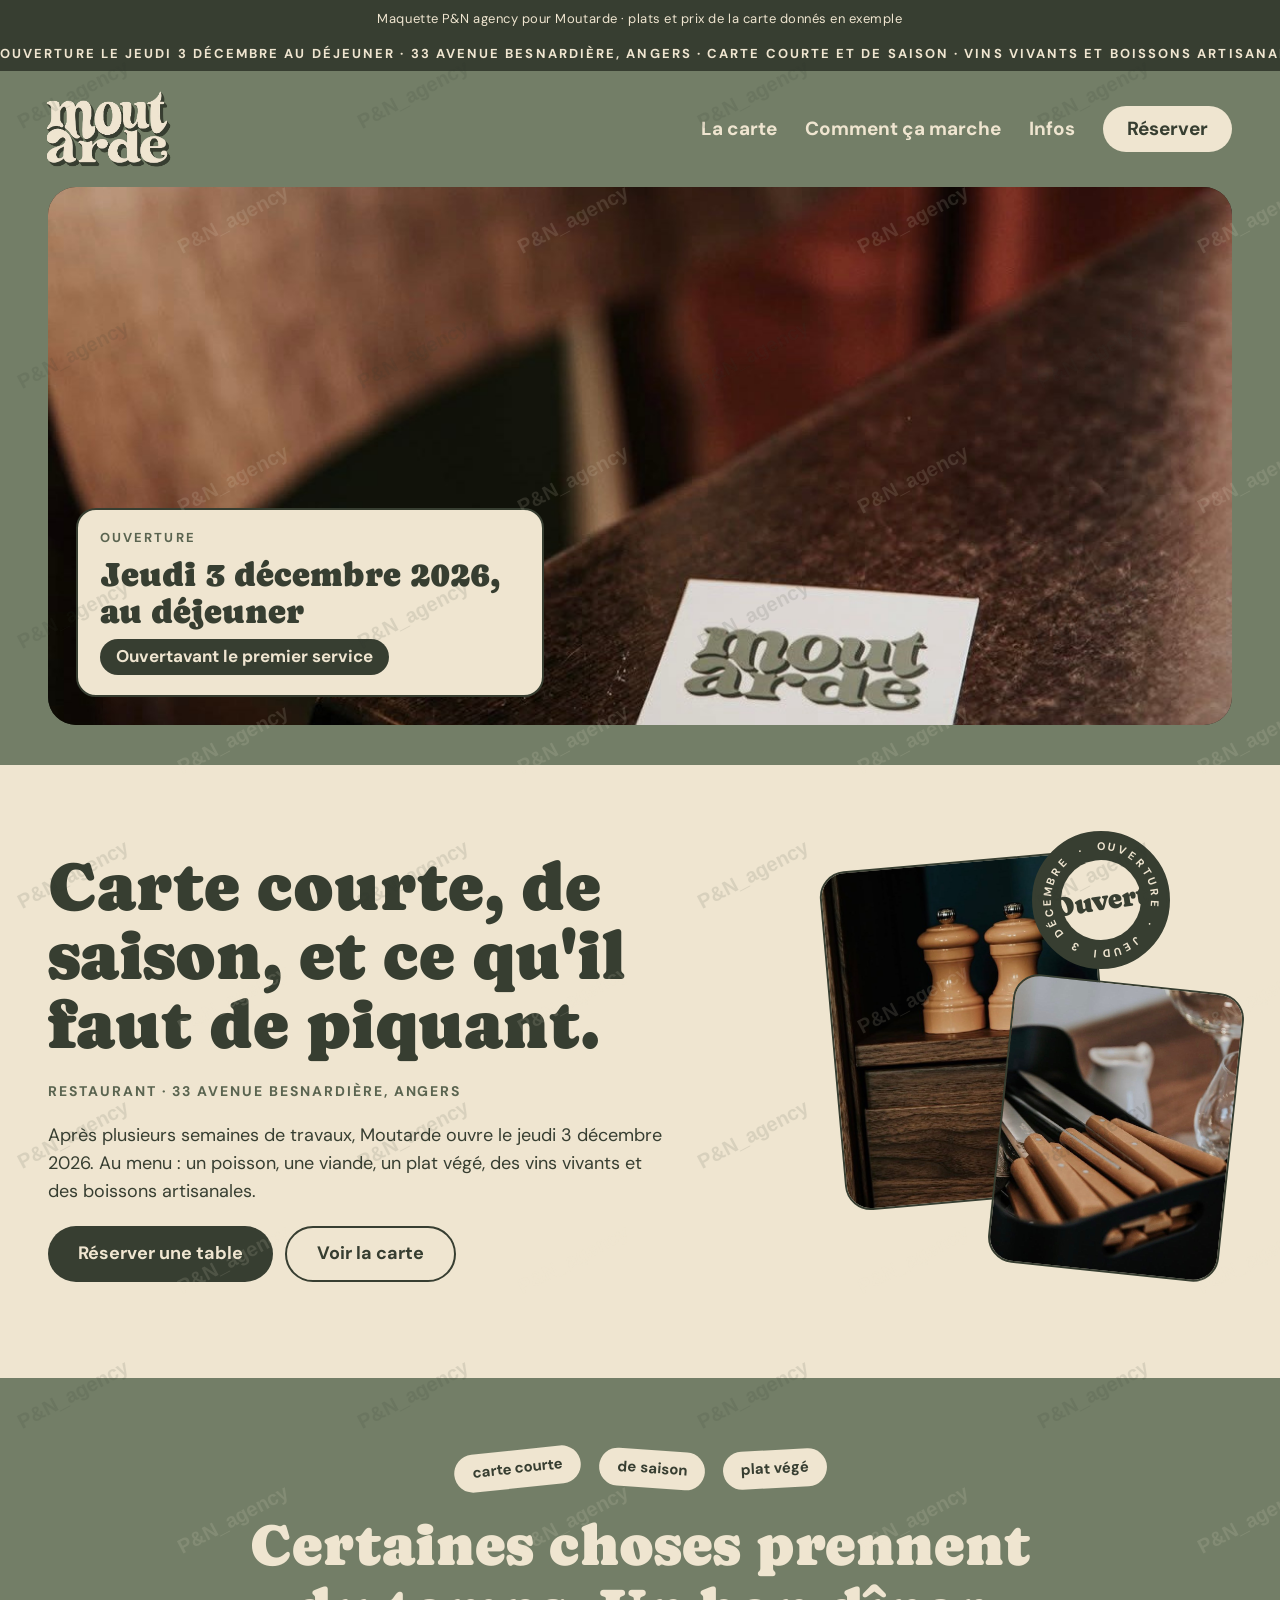
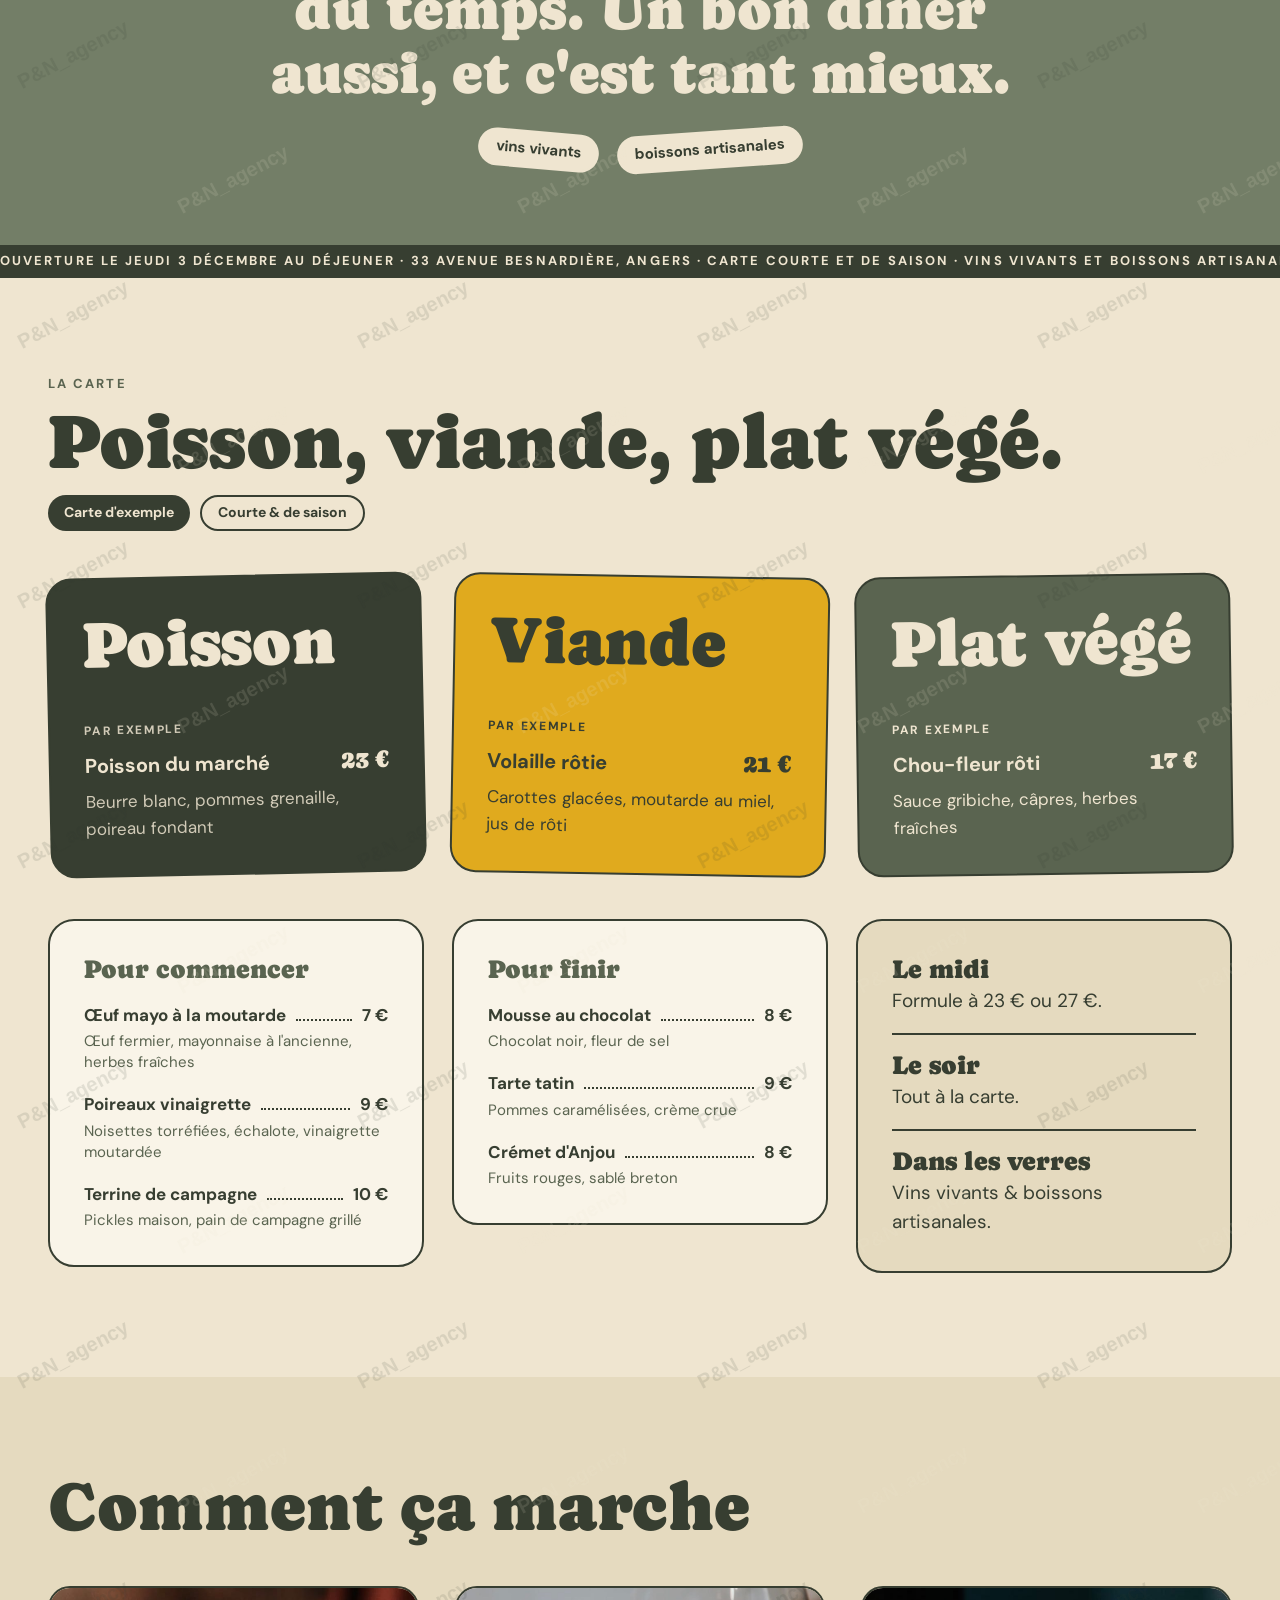
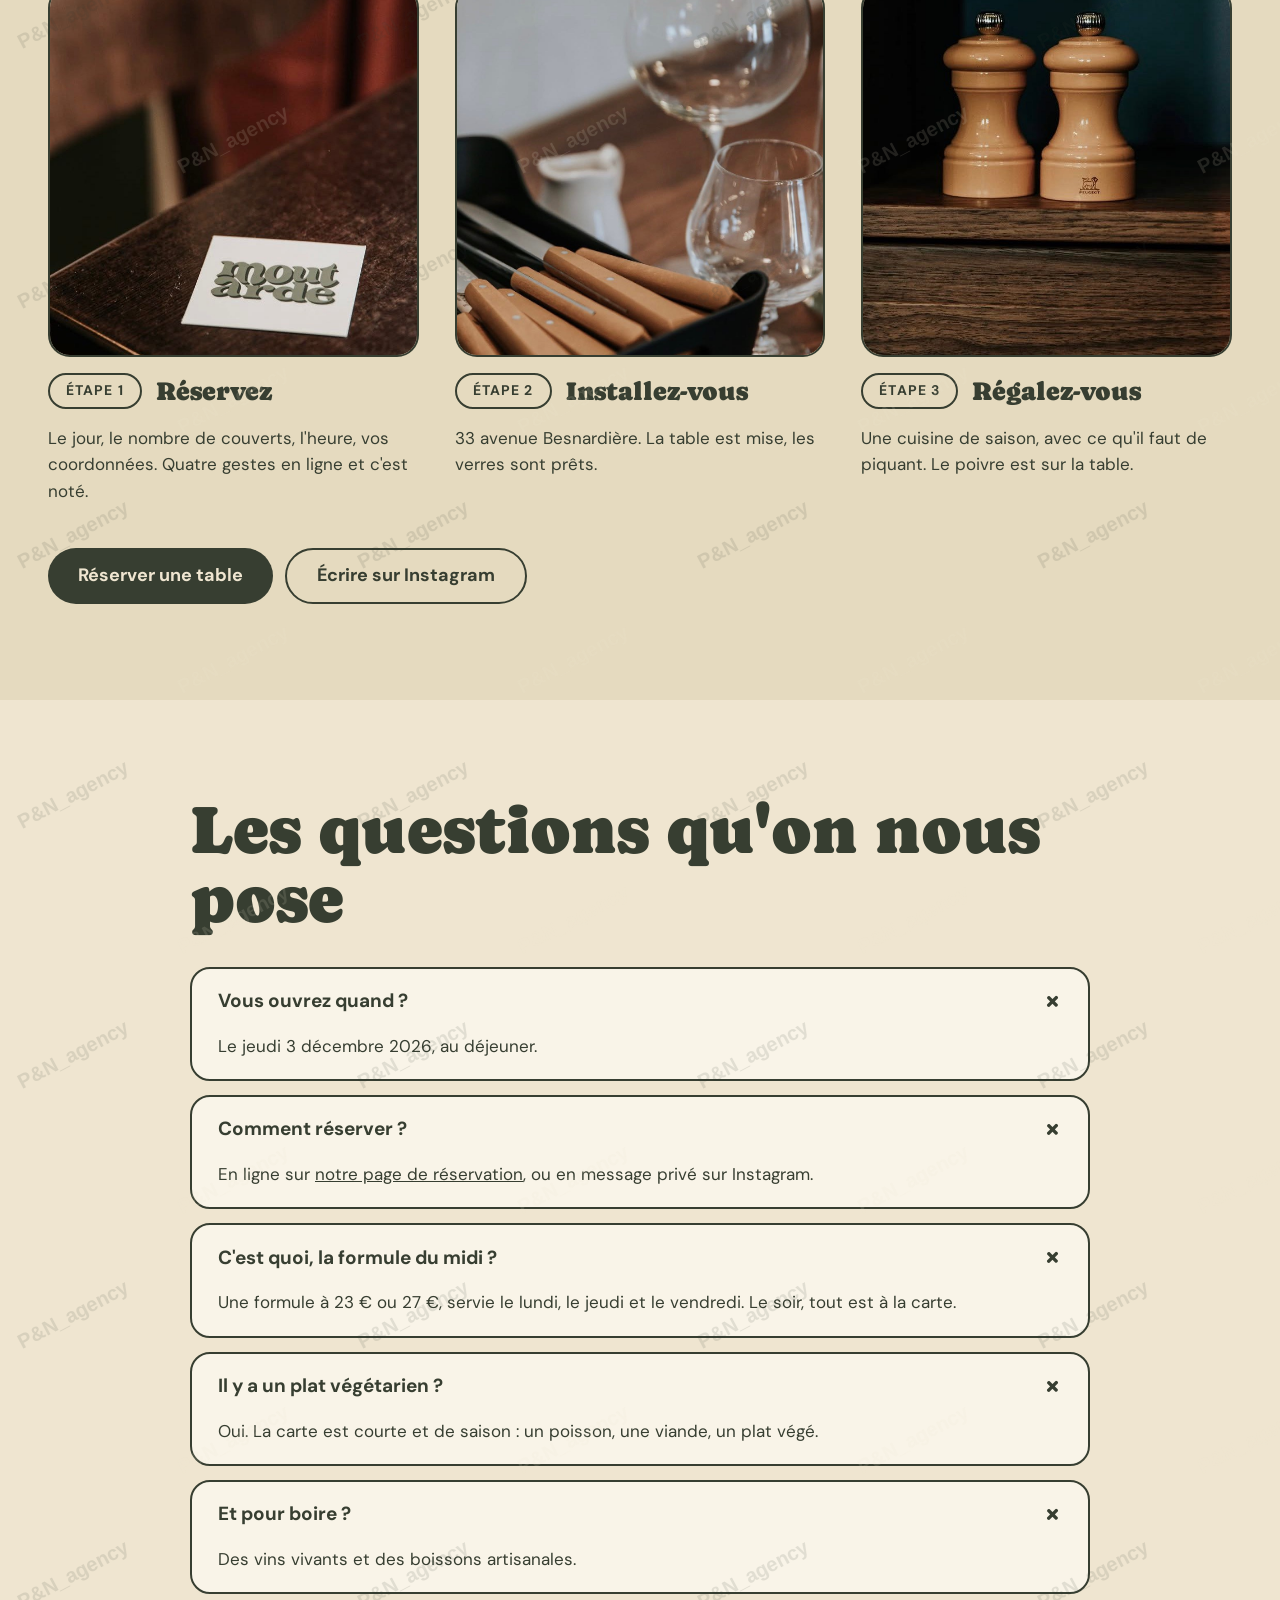
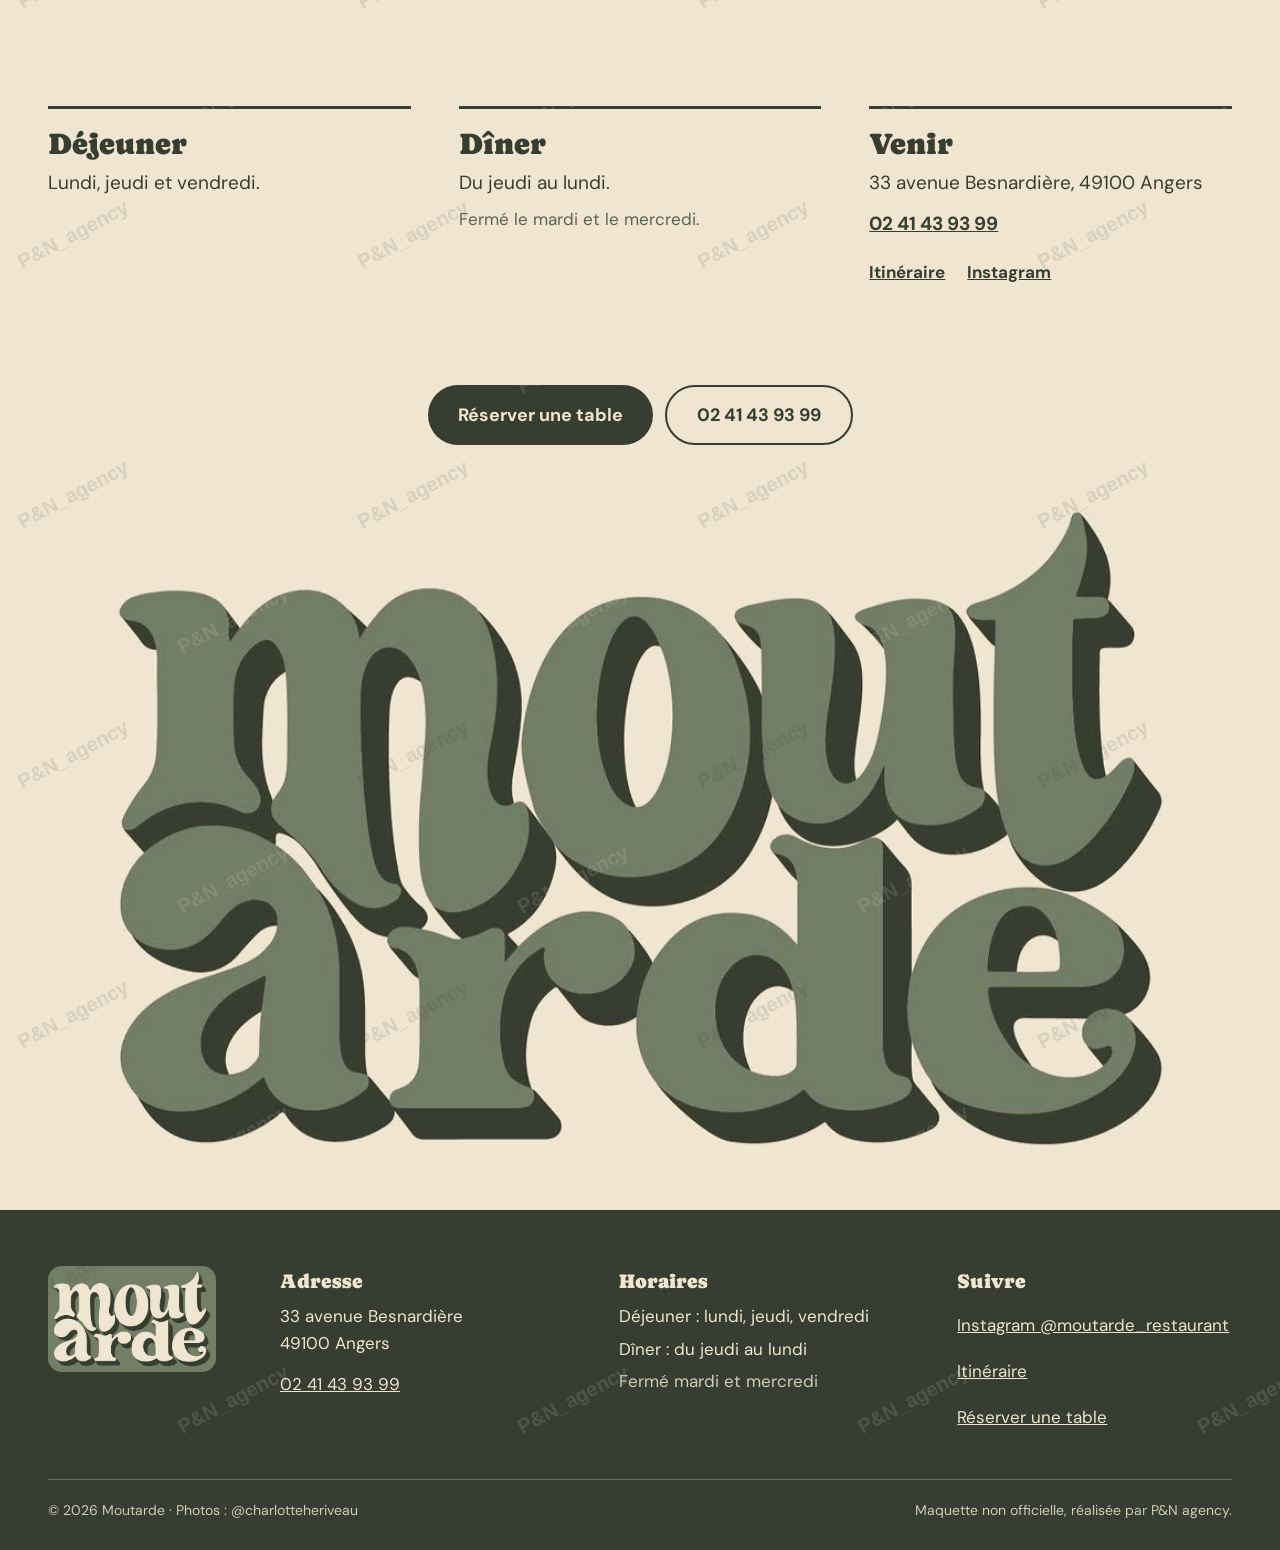
==== index.html @ dd086ef1 "Maquette du site Moutarde (P&N agency) Site statique : version ordinateur et téléphone, filigrane, n" ====
<!doctype html>
<html lang="fr">
<head>
<meta charset="utf-8">
<meta name="viewport" content="width=device-width, initial-scale=1">
<meta name="robots" content="noindex, nofollow">
<title>Maquette de site pour Moutarde, par P&amp;N agency</title>
<meta name="description" content="Maquette non officielle réalisée par P&amp;N agency pour le restaurant Moutarde, Angers.">
<link rel="preconnect" href="https://fonts.googleapis.com"><link rel="preconnect" href="https://fonts.gstatic.com" crossorigin>
<link href="https://fonts.googleapis.com/css2?family=Caprasimo&family=DM+Sans:opsz,wght@9..40,400;9..40,500;9..40,700&display=swap" rel="stylesheet">
<style>
body{margin:0;background:#EFE5D0}
a{color:#373E31}a:hover{color:#5A6450}
@keyframes defile{from{transform:translateX(0)}to{transform:translateX(-50%)}}
@keyframes tourne{to{transform:rotate(360deg)}}
@keyframes monte{from{opacity:0;transform:translateY(22px)}}
.up{animation:monte .8s cubic-bezier(.2,.7,.2,1) both}
.b{transition:transform .18s ease,box-shadow .18s ease}
.b:hover{transform:translateY(-3px);box-shadow:0 7px 0 rgba(55,62,49,.28)}
.pol{transition:transform .25s ease}
.pol:hover{transform:rotate(0deg) scale(1.03) !important}
.pm{display:inline-block;transition:transform .2s ease}
details[open] .pm{transform:rotate(45deg)}
summary{list-style:none;cursor:pointer}summary::-webkit-details-marker{display:none}
@media (prefers-reduced-motion: reduce){[data-defile],.ring,.up{animation:none !important}.b,.pol,.pm{transition:none}}
.sw{scrollbar-width:none}.sw::-webkit-scrollbar{display:none}
.vm{display:none !important}
@media (max-width:760px){.vd{display:none !important}.vm{display:flex !important}}
.wm{position:absolute;top:0;left:0;right:0;bottom:0;z-index:50;pointer-events:none;background-image:url(assets/filigrane.png);background-size:340px auto}
</style>
</head>
<body>
<div style="position: relative">
<div class="vd" style="min-height: 6350px; box-sizing: border-box; display: flex; flex-direction: column; background: #EFE5D0; color: #373E31; font-family: 'DM Sans', system-ui, sans-serif; font-size: 17px; line-height: 1.55; overflow-x: hidden">
<div style="background: #373E31; color: #EFE5D0; font-size: 13px; letter-spacing: 0.04em; text-align: center; padding: 9px 16px">Maquette P&amp;N agency pour Moutarde · plats et prix de la carte donnés en exemple</div>

<div role="img" aria-label="Ouverture le jeudi 3 décembre au déjeuner · 33 avenue Besnardière, Angers · Carte courte et de saison · Vins vivants et boissons artisanales ·" style="background: #373E31; color: #EFE5D0; overflow: hidden; padding: 8px 0"><div data-defile="1" style="display: flex; width: max-content; animation: defile 46s linear infinite; font-weight: 700; letter-spacing: 0.16em; text-transform: uppercase; font-size: 13px; line-height: 1.3; white-space: nowrap"><span aria-hidden="true" style="padding-right: 36px">Ouverture le jeudi 3 décembre au déjeuner · 33 avenue Besnardière, Angers · Carte courte et de saison · Vins vivants et boissons artisanales ·</span><span aria-hidden="true" style="padding-right: 36px">Ouverture le jeudi 3 décembre au déjeuner · 33 avenue Besnardière, Angers · Carte courte et de saison · Vins vivants et boissons artisanales ·</span><span aria-hidden="true" style="padding-right: 36px">Ouverture le jeudi 3 décembre au déjeuner · 33 avenue Besnardière, Angers · Carte courte et de saison · Vins vivants et boissons artisanales ·</span><span aria-hidden="true" style="padding-right: 36px">Ouverture le jeudi 3 décembre au déjeuner · 33 avenue Besnardière, Angers · Carte courte et de saison · Vins vivants et boissons artisanales ·</span></div></div>

<div id="haut" style="background: #737E67; color: #EFE5D0; padding-bottom: 40px">
<header style="display: flex; flex-wrap: wrap; align-items: center; justify-content: space-between; gap: 10px 32px; padding-top: 16px; padding-bottom: 16px; padding-left: clamp(16px, 4vw, 48px); padding-right: clamp(16px, 4vw, 48px)">
<a href="#haut" style="display: inline-flex; align-items: center; text-decoration: none"><img src="assets/logo-sauge.png" alt="Moutarde" style="display: block; height: 84px; width: auto; margin-left: -6px;"></a>
<nav style="display: flex; flex-wrap: wrap; align-items: center; gap: 4px 28px; font-size: 19px; font-weight: 700">
<a href="#carte" style="display: inline-flex; align-items: center; min-height: 44px; color: #EFE5D0; text-decoration: none">La carte</a>
<a href="#comment" style="display: inline-flex; align-items: center; min-height: 44px; color: #EFE5D0; text-decoration: none">Comment ça marche</a>
<a href="#infos" style="display: inline-flex; align-items: center; min-height: 44px; color: #EFE5D0; text-decoration: none">Infos</a>
<a class="b" href="https://reservation.laddition.com/booking/moutarde" style="display: inline-flex; align-items: center; min-height: 46px; padding: 0 24px; border-radius: 999px; background: #EFE5D0; color: #373E31; text-decoration: none">Réserver</a>
</nav>
</header>
<div style="padding-left: clamp(16px, 4vw, 48px); padding-right: clamp(16px, 4vw, 48px)">
<div class="up" style="max-width: 1184px; margin: 0 auto; position: relative; border-radius: 28px; overflow: hidden; min-height: clamp(400px, 42vw, 540px); background: #1F231C; display: flex; align-items: flex-end">
<img src="assets/photo-table.jpg" alt="Une table de Moutarde, avec la carte de la maison posée dessus" style="position: absolute; top: 0; left: 0; width: 100%; height: 100%; object-fit: cover; object-position: 50% 63%">
<div style="position: relative; margin: clamp(14px, 2.4vw, 28px); background: #EFE5D0; color: #373E31; border: 2px solid #373E31; border-radius: 20px; padding: 18px 22px 20px; display: flex; flex-direction: column; align-items: flex-start; gap: 8px; max-width: 420px">
<span style="margin: 0; font-size: 13px; font-weight: 700; letter-spacing: 0.16em; text-transform: uppercase; color: #5A6450">Ouverture</span>
<span style="font-family: 'Caprasimo', Georgia, serif; font-weight: 400; font-size: clamp(24px, 2.8vw, 34px); line-height: 1.1">Jeudi 3 décembre 2026, au déjeuner</span>
<span style="display: inline-flex; align-items: center; min-height: 36px; padding: 0 16px; border-radius: 999px; background: #373E31; color: #EFE5D0; font-weight: 700"><span data-jour>J-10</span> avant le premier service</span>
</div>
</div>
</div>
</div>

<section style="padding-top: 88px; padding-bottom: 96px; padding-left: clamp(16px, 4vw, 48px); padding-right: clamp(16px, 4vw, 48px)">
<div style="max-width: 1184px; margin: 0 auto; display: flex; flex-wrap: wrap; align-items: center; justify-content: center; gap: 48px 72px">
<div style="flex: 999 1 400px; min-width: 0; display: flex; flex-direction: column; align-items: flex-start; gap: 20px">
<h1 style="margin: 0; font-family: 'Caprasimo', Georgia, serif; font-weight: 400; font-size: clamp(38px, 5.4vw, 68px); line-height: 1.02; text-wrap: balance">Carte courte, de saison, et ce qu'il faut de piquant.</h1>
<p style="margin: 0; font-size: 14px; font-weight: 700; letter-spacing: 0.14em; text-transform: uppercase; color: #5A6450">Restaurant · 33 avenue Besnardière, Angers</p>
<p style="margin: 0; max-width: 52ch; font-size: 18px">Après plusieurs semaines de travaux, Moutarde ouvre le jeudi 3 décembre 2026. Au menu : un poisson, une viande, un plat végé, des vins vivants et des boissons artisanales.</p>
<div style="display: flex; flex-wrap: wrap; align-items: center; gap: 12px"><a class="b" href="https://reservation.laddition.com/booking/moutarde" style="display: inline-flex; align-items: center; min-height: 56px; padding: 0 30px; border-radius: 999px; background: #373E31; color: #EFE5D0; font-size: 18px; font-weight: 700; text-decoration: none">Réserver une table</a><a class="b" href="#carte" style="display: inline-flex; align-items: center; min-height: 56px; padding: 0 30px; border-radius: 999px; border: 2px solid #373E31; box-sizing: border-box; background: #EFE5D0; color: #373E31; font-size: 18px; font-weight: 700; text-decoration: none">Voir la carte</a></div>
</div>
<div style="flex: 1 1 400px; min-width: 0; max-width: 500px"><div style="position: relative; padding-bottom: 18%">
<div style="width: 68%; transform: rotate(-5deg)"><div style="aspect-ratio: 4 / 5; overflow: hidden; border-radius: 26px; border: 2px solid #373E31; box-sizing: border-box;"><img src="assets/photo-moulins.jpg" alt="Deux moulins à poivre sur un meuble en noyer" style="display: block; width: 100%; height: 100%; object-fit: cover; transform: scale(1.55); transform-origin: 80% 28%"></div></div>
<div style="position: absolute; right: 0; bottom: 0; width: 58%; transform: rotate(6deg)"><div style="aspect-ratio: 4 / 5; overflow: hidden; border-radius: 26px; border: 2px solid #373E31; box-sizing: border-box;"><img src="assets/photo-verres.jpg" alt="Couteaux de table à manche en bois" style="display: block; width: 100%; height: 100%; object-fit: cover; transform: scale(1.5); transform-origin: 30% 78%"></div></div>
<div aria-hidden="true" style="position: absolute; left: 50%; top: -30px; width: 138px; height: 138px; border-radius: 50%; background: #373E31; border: 3px solid #373E31; box-sizing: border-box"><div class="ring" aria-hidden="true" style="position: absolute; top: 7px; left: 7px; right: 7px; bottom: 7px; animation: tourne 26s linear infinite; font-size: 11px; font-weight: 700; text-transform: uppercase; color: #EFE5D0; line-height: 1"><span style="position: absolute; left: 50%; top: 0; height: 50%; transform-origin: 50% 100%; transform: translateX(-50%) rotate(0.0deg)">O</span><span style="position: absolute; left: 50%; top: 0; height: 50%; transform-origin: 50% 100%; transform: translateX(-50%) rotate(11.6deg)">u</span><span style="position: absolute; left: 50%; top: 0; height: 50%; transform-origin: 50% 100%; transform: translateX(-50%) rotate(23.2deg)">v</span><span style="position: absolute; left: 50%; top: 0; height: 50%; transform-origin: 50% 100%; transform: translateX(-50%) rotate(34.8deg)">e</span><span style="position: absolute; left: 50%; top: 0; height: 50%; transform-origin: 50% 100%; transform: translateX(-50%) rotate(46.5deg)">r</span><span style="position: absolute; left: 50%; top: 0; height: 50%; transform-origin: 50% 100%; transform: translateX(-50%) rotate(58.1deg)">t</span><span style="position: absolute; left: 50%; top: 0; height: 50%; transform-origin: 50% 100%; transform: translateX(-50%) rotate(69.7deg)">u</span><span style="position: absolute; left: 50%; top: 0; height: 50%; transform-origin: 50% 100%; transform: translateX(-50%) rotate(81.3deg)">r</span><span style="position: absolute; left: 50%; top: 0; height: 50%; transform-origin: 50% 100%; transform: translateX(-50%) rotate(92.9deg)">e</span><span style="position: absolute; left: 50%; top: 0; height: 50%; transform-origin: 50% 100%; transform: translateX(-50%) rotate(104.5deg)">&nbsp;</span><span style="position: absolute; left: 50%; top: 0; height: 50%; transform-origin: 50% 100%; transform: translateX(-50%) rotate(116.1deg)">·</span><span style="position: absolute; left: 50%; top: 0; height: 50%; transform-origin: 50% 100%; transform: translateX(-50%) rotate(127.7deg)">&nbsp;</span><span style="position: absolute; left: 50%; top: 0; height: 50%; transform-origin: 50% 100%; transform: translateX(-50%) rotate(139.4deg)">j</span><span style="position: absolute; left: 50%; top: 0; height: 50%; transform-origin: 50% 100%; transform: translateX(-50%) rotate(151.0deg)">e</span><span style="position: absolute; left: 50%; top: 0; height: 50%; transform-origin: 50% 100%; transform: translateX(-50%) rotate(162.6deg)">u</span><span style="position: absolute; left: 50%; top: 0; height: 50%; transform-origin: 50% 100%; transform: translateX(-50%) rotate(174.2deg)">d</span><span style="position: absolute; left: 50%; top: 0; height: 50%; transform-origin: 50% 100%; transform: translateX(-50%) rotate(185.8deg)">i</span><span style="position: absolute; left: 50%; top: 0; height: 50%; transform-origin: 50% 100%; transform: translateX(-50%) rotate(197.4deg)">&nbsp;</span><span style="position: absolute; left: 50%; top: 0; height: 50%; transform-origin: 50% 100%; transform: translateX(-50%) rotate(209.0deg)">3</span><span style="position: absolute; left: 50%; top: 0; height: 50%; transform-origin: 50% 100%; transform: translateX(-50%) rotate(220.6deg)">&nbsp;</span><span style="position: absolute; left: 50%; top: 0; height: 50%; transform-origin: 50% 100%; transform: translateX(-50%) rotate(232.3deg)">d</span><span style="position: absolute; left: 50%; top: 0; height: 50%; transform-origin: 50% 100%; transform: translateX(-50%) rotate(243.9deg)">é</span><span style="position: absolute; left: 50%; top: 0; height: 50%; transform-origin: 50% 100%; transform: translateX(-50%) rotate(255.5deg)">c</span><span style="position: absolute; left: 50%; top: 0; height: 50%; transform-origin: 50% 100%; transform: translateX(-50%) rotate(267.1deg)">e</span><span style="position: absolute; left: 50%; top: 0; height: 50%; transform-origin: 50% 100%; transform: translateX(-50%) rotate(278.7deg)">m</span><span style="position: absolute; left: 50%; top: 0; height: 50%; transform-origin: 50% 100%; transform: translateX(-50%) rotate(290.3deg)">b</span><span style="position: absolute; left: 50%; top: 0; height: 50%; transform-origin: 50% 100%; transform: translateX(-50%) rotate(301.9deg)">r</span><span style="position: absolute; left: 50%; top: 0; height: 50%; transform-origin: 50% 100%; transform: translateX(-50%) rotate(313.5deg)">e</span><span style="position: absolute; left: 50%; top: 0; height: 50%; transform-origin: 50% 100%; transform: translateX(-50%) rotate(325.2deg)">&nbsp;</span><span style="position: absolute; left: 50%; top: 0; height: 50%; transform-origin: 50% 100%; transform: translateX(-50%) rotate(336.8deg)">·</span><span style="position: absolute; left: 50%; top: 0; height: 50%; transform-origin: 50% 100%; transform: translateX(-50%) rotate(348.4deg)">&nbsp;</span></div><div style="position: absolute; top: 50%; left: 50%; width: 80px; height: 80px; margin: -40px 0 0 -40px; border-radius: 50%; background: #EFE5D0; color: #373E31; display: flex; align-items: center; justify-content: center; font-family: 'Caprasimo', Georgia, serif; font-weight: 400; font-size: 27px; line-height: 1; transform: rotate(-8deg)"><span data-jour>J-10</span></div></div>
</div></div>
</div>
</section>

<section style="background: #737E67; color: #EFE5D0; padding-top: 72px; padding-bottom: 76px; padding-left: clamp(16px, 4vw, 48px); padding-right: clamp(16px, 4vw, 48px)">
<div style="max-width: 900px; margin: 0 auto; display: flex; flex-direction: column; align-items: center; gap: 26px; text-align: center">
<div style="display: flex; flex-wrap: wrap; justify-content: center; gap: 10px 18px"><span style="display: inline-flex; align-items: center; min-height: 38px; padding: 0 18px; border-radius: 999px; background: #EFE5D0; color: #373E31; font-size: 15px; font-weight: 700; transform: rotate(-6deg)">carte courte</span><span style="display: inline-flex; align-items: center; min-height: 38px; padding: 0 18px; border-radius: 999px; background: #EFE5D0; color: #373E31; font-size: 15px; font-weight: 700; transform: rotate(4deg)">de saison</span><span style="display: inline-flex; align-items: center; min-height: 38px; padding: 0 18px; border-radius: 999px; background: #EFE5D0; color: #373E31; font-size: 15px; font-weight: 700; transform: rotate(-3deg)">plat végé</span></div>
<p style="margin: 0; font-family: 'Caprasimo', Georgia, serif; font-weight: 400; font-size: clamp(30px, 4.6vw, 58px); line-height: 1.1; text-wrap: balance">Certaines choses prennent du temps. Un bon dîner aussi, et c'est tant mieux.</p>
<div style="display: flex; flex-wrap: wrap; justify-content: center; gap: 10px 18px"><span style="display: inline-flex; align-items: center; min-height: 38px; padding: 0 18px; border-radius: 999px; background: #EFE5D0; color: #373E31; font-size: 15px; font-weight: 700; transform: rotate(5deg)">vins vivants</span><span style="display: inline-flex; align-items: center; min-height: 38px; padding: 0 18px; border-radius: 999px; background: #EFE5D0; color: #373E31; font-size: 15px; font-weight: 700; transform: rotate(-4deg)">boissons artisanales</span></div>
</div>
</section>
<div role="img" aria-label="Ouverture le jeudi 3 décembre au déjeuner · 33 avenue Besnardière, Angers · Carte courte et de saison · Vins vivants et boissons artisanales ·" style="background: #373E31; color: #EFE5D0; overflow: hidden; padding: 8px 0"><div data-defile="1" style="display: flex; width: max-content; animation: defile 46s linear infinite; font-weight: 700; letter-spacing: 0.16em; text-transform: uppercase; font-size: 13px; line-height: 1.3; white-space: nowrap"><span aria-hidden="true" style="padding-right: 36px">Ouverture le jeudi 3 décembre au déjeuner · 33 avenue Besnardière, Angers · Carte courte et de saison · Vins vivants et boissons artisanales ·</span><span aria-hidden="true" style="padding-right: 36px">Ouverture le jeudi 3 décembre au déjeuner · 33 avenue Besnardière, Angers · Carte courte et de saison · Vins vivants et boissons artisanales ·</span><span aria-hidden="true" style="padding-right: 36px">Ouverture le jeudi 3 décembre au déjeuner · 33 avenue Besnardière, Angers · Carte courte et de saison · Vins vivants et boissons artisanales ·</span><span aria-hidden="true" style="padding-right: 36px">Ouverture le jeudi 3 décembre au déjeuner · 33 avenue Besnardière, Angers · Carte courte et de saison · Vins vivants et boissons artisanales ·</span></div></div>

<section id="carte" style="padding-top: 96px; padding-bottom: 104px; padding-left: clamp(16px, 4vw, 48px); padding-right: clamp(16px, 4vw, 48px)">
<div style="max-width: 1184px; margin: 0 auto; display: flex; flex-direction: column; gap: 44px">
<div style="display: flex; flex-wrap: wrap; align-items: flex-end; justify-content: space-between; gap: 14px 40px">
<div style="display: flex; flex-direction: column; gap: 10px"><p style="margin: 0; font-size: 13px; font-weight: 700; letter-spacing: 0.16em; text-transform: uppercase; color: #5A6450">La carte</p><h2 style="margin: 0; font-family: 'Caprasimo', Georgia, serif; font-weight: 400; font-size: clamp(38px, 6vw, 80px); line-height: 1">Poisson, viande, plat végé.</h2></div>
<div style="display: flex; flex-wrap: wrap; justify-content: center; gap: 10px"><span style="display: inline-flex; align-items: center; min-height: 36px; padding: 0 16px; border-radius: 999px; background: #373E31; color: #EFE5D0; font-size: 14px; font-weight: 700">Carte d'exemple</span><span style="display: inline-flex; align-items: center; min-height: 36px; padding: 0 16px; border-radius: 999px; border: 2px solid #373E31; box-sizing: border-box; font-size: 14px; font-weight: 700">Courte &amp; de saison</span></div>
</div>
<div style="display: grid; grid-template-columns: repeat(auto-fit, minmax(min(300px, 100%), 1fr)); gap: 28px">
<div style="background: #373E31; color: #EFE5D0; border: 2px solid #373E31; border-radius: 26px; padding: clamp(22px, 3vw, 34px); box-sizing: border-box; min-height: 300px; display: flex; flex-direction: column; justify-content: space-between; gap: 28px; transform: rotate(-1.2deg)"><span style="font-family: 'Caprasimo', Georgia, serif; font-weight: 400; font-size: clamp(44px, 5.4vw, 66px); line-height: 0.95">Poisson</span><div style="display: flex; flex-direction: column; gap: 6px"><span style="font-size: 12px; font-weight: 700; letter-spacing: 0.14em; text-transform: uppercase; color: #D2CBB8">Par exemple</span><div style="display: flex; align-items: baseline; justify-content: space-between; gap: 12px"><span style="font-size: 20px; font-weight: 700">Poisson du marché</span><span style="font-family: 'Caprasimo', Georgia, serif; font-weight: 400; font-size: 24px; white-space: nowrap">23 €</span></div><span style="color: #D2CBB8">Beurre blanc, pommes grenaille, poireau fondant</span></div></div>
<div style="background: #E0AA1E; color: #373E31; border: 2px solid #373E31; border-radius: 26px; padding: clamp(22px, 3vw, 34px); box-sizing: border-box; min-height: 300px; display: flex; flex-direction: column; justify-content: space-between; gap: 28px; transform: rotate(1deg)"><span style="font-family: 'Caprasimo', Georgia, serif; font-weight: 400; font-size: clamp(44px, 5.4vw, 66px); line-height: 0.95">Viande</span><div style="display: flex; flex-direction: column; gap: 6px"><span style="font-size: 12px; font-weight: 700; letter-spacing: 0.14em; text-transform: uppercase; color: #373E31">Par exemple</span><div style="display: flex; align-items: baseline; justify-content: space-between; gap: 12px"><span style="font-size: 20px; font-weight: 700">Volaille rôtie</span><span style="font-family: 'Caprasimo', Georgia, serif; font-weight: 400; font-size: 24px; white-space: nowrap">21 €</span></div><span style="color: #373E31">Carottes glacées, moutarde au miel, jus de rôti</span></div></div>
<div style="background: #5A6450; color: #EFE5D0; border: 2px solid #373E31; border-radius: 26px; padding: clamp(22px, 3vw, 34px); box-sizing: border-box; min-height: 300px; display: flex; flex-direction: column; justify-content: space-between; gap: 28px; transform: rotate(-0.8deg)"><span style="font-family: 'Caprasimo', Georgia, serif; font-weight: 400; font-size: clamp(44px, 5.4vw, 66px); line-height: 0.95">Plat végé</span><div style="display: flex; flex-direction: column; gap: 6px"><span style="font-size: 12px; font-weight: 700; letter-spacing: 0.14em; text-transform: uppercase; color: #EFE5D0">Par exemple</span><div style="display: flex; align-items: baseline; justify-content: space-between; gap: 12px"><span style="font-size: 20px; font-weight: 700">Chou-fleur rôti</span><span style="font-family: 'Caprasimo', Georgia, serif; font-weight: 400; font-size: 24px; white-space: nowrap">17 €</span></div><span style="color: #EFE5D0">Sauce gribiche, câpres, herbes fraîches</span></div></div>
</div>
<div style="display: grid; grid-template-columns: repeat(auto-fit, minmax(min(320px, 100%), 1fr)); gap: 28px; align-items: start">
<div style="background: #F9F4E8; border: 2px solid #373E31; border-radius: 26px; padding: clamp(22px, 3vw, 34px); box-sizing: border-box"><div style="display: flex; flex-direction: column; gap: 18px"><h3 style="margin: 0; font-family: 'Caprasimo', Georgia, serif; font-weight: 400; font-size: 26px; line-height: 1.1; color: #5A6450">Pour commencer</h3>
<div style="display: flex; flex-direction: column; gap: 3px"><div style="display: flex; align-items: baseline; gap: 10px"><span style="font-weight: 700">Œuf mayo à la moutarde</span><span aria-hidden="true" style="flex: 1; min-width: 16px; border-bottom: 2px dotted #373E31"></span><span style="font-weight: 700; white-space: nowrap">7 €</span></div><span style="font-size: 15px; line-height: 1.4; color: #5A6450">Œuf fermier, mayonnaise à l'ancienne, herbes fraîches</span></div>
<div style="display: flex; flex-direction: column; gap: 3px"><div style="display: flex; align-items: baseline; gap: 10px"><span style="font-weight: 700">Poireaux vinaigrette</span><span aria-hidden="true" style="flex: 1; min-width: 16px; border-bottom: 2px dotted #373E31"></span><span style="font-weight: 700; white-space: nowrap">9 €</span></div><span style="font-size: 15px; line-height: 1.4; color: #5A6450">Noisettes torréfiées, échalote, vinaigrette moutardée</span></div>
<div style="display: flex; flex-direction: column; gap: 3px"><div style="display: flex; align-items: baseline; gap: 10px"><span style="font-weight: 700">Terrine de campagne</span><span aria-hidden="true" style="flex: 1; min-width: 16px; border-bottom: 2px dotted #373E31"></span><span style="font-weight: 700; white-space: nowrap">10 €</span></div><span style="font-size: 15px; line-height: 1.4; color: #5A6450">Pickles maison, pain de campagne grillé</span></div>
</div></div>
<div style="background: #F9F4E8; border: 2px solid #373E31; border-radius: 26px; padding: clamp(22px, 3vw, 34px); box-sizing: border-box"><div style="display: flex; flex-direction: column; gap: 18px"><h3 style="margin: 0; font-family: 'Caprasimo', Georgia, serif; font-weight: 400; font-size: 26px; line-height: 1.1; color: #5A6450">Pour finir</h3>
<div style="display: flex; flex-direction: column; gap: 3px"><div style="display: flex; align-items: baseline; gap: 10px"><span style="font-weight: 700">Mousse au chocolat</span><span aria-hidden="true" style="flex: 1; min-width: 16px; border-bottom: 2px dotted #373E31"></span><span style="font-weight: 700; white-space: nowrap">8 €</span></div><span style="font-size: 15px; line-height: 1.4; color: #5A6450">Chocolat noir, fleur de sel</span></div>
<div style="display: flex; flex-direction: column; gap: 3px"><div style="display: flex; align-items: baseline; gap: 10px"><span style="font-weight: 700">Tarte tatin</span><span aria-hidden="true" style="flex: 1; min-width: 16px; border-bottom: 2px dotted #373E31"></span><span style="font-weight: 700; white-space: nowrap">9 €</span></div><span style="font-size: 15px; line-height: 1.4; color: #5A6450">Pommes caramélisées, crème crue</span></div>
<div style="display: flex; flex-direction: column; gap: 3px"><div style="display: flex; align-items: baseline; gap: 10px"><span style="font-weight: 700">Crémet d'Anjou</span><span aria-hidden="true" style="flex: 1; min-width: 16px; border-bottom: 2px dotted #373E31"></span><span style="font-weight: 700; white-space: nowrap">8 €</span></div><span style="font-size: 15px; line-height: 1.4; color: #5A6450">Fruits rouges, sablé breton</span></div>
</div></div>
<div style="background: #E5DABF; border: 2px solid #373E31; border-radius: 26px; padding: clamp(22px, 3vw, 34px); box-sizing: border-box; display: flex; flex-direction: column; gap: 18px">
<div style="display: flex; flex-direction: column; gap: 2px"><span style="font-family: 'Caprasimo', Georgia, serif; font-weight: 400; font-size: 26px; line-height: 1.1">Le midi</span><span style="font-size: 19px">Formule à 23 € ou 27 €.</span></div>
<div style="display: flex; flex-direction: column; gap: 2px; border-top: 2px solid #373E31; padding-top: 16px"><span style="font-family: 'Caprasimo', Georgia, serif; font-weight: 400; font-size: 26px; line-height: 1.1">Le soir</span><span style="font-size: 19px">Tout à la carte.</span></div>
<div style="display: flex; flex-direction: column; gap: 2px; border-top: 2px solid #373E31; padding-top: 16px"><span style="font-family: 'Caprasimo', Georgia, serif; font-weight: 400; font-size: 26px; line-height: 1.1">Dans les verres</span><span style="font-size: 19px">Vins vivants &amp; boissons artisanales.</span></div>
</div>
</div>
</div>
</section>

<section id="comment" style="background: #E5DABF; padding-top: 96px; padding-bottom: 96px; padding-left: clamp(16px, 4vw, 48px); padding-right: clamp(16px, 4vw, 48px)">
<div style="max-width: 1184px; margin: 0 auto; display: flex; flex-direction: column; gap: 44px">
<h2 style="margin: 0; font-family: 'Caprasimo', Georgia, serif; font-weight: 400; font-size: clamp(36px, 5.4vw, 68px); line-height: 1.02">Comment ça marche</h2>
<div style="display: grid; grid-template-columns: repeat(auto-fit, minmax(min(290px, 100%), 1fr)); gap: 40px 36px">
<div style="display: flex; flex-direction: column; gap: 16px"><div style="aspect-ratio: 1 / 1; overflow: hidden; border-radius: 22px; border: 2px solid #373E31; box-sizing: border-box;"><img src="assets/photo-table.jpg" alt="La carte de Moutarde posée sur une table" style="display: block; width: 100%; height: 100%; object-fit: cover; transform: scale(1.7); transform-origin: 68% 72%"></div><div style="display: flex; flex-wrap: wrap; align-items: center; gap: 10px 14px"><span style="display: inline-flex; align-items: center; min-height: 36px; padding: 0 16px; border: 2px solid #373E31; box-sizing: border-box; border-radius: 999px; font-size: 14px; font-weight: 700; letter-spacing: 0.08em; text-transform: uppercase">Étape 1</span><span style="font-family: 'Caprasimo', Georgia, serif; font-weight: 400; font-size: 26px; line-height: 1.1">Réservez</span></div><p style="margin: 0; max-width: 34ch">Le jour, le nombre de couverts, l'heure, vos coordonnées. Quatre gestes en ligne et c'est noté.</p></div>
<div style="display: flex; flex-direction: column; gap: 16px"><div style="aspect-ratio: 1 / 1; overflow: hidden; border-radius: 22px; border: 2px solid #373E31; box-sizing: border-box;"><img src="assets/photo-verres.jpg" alt="Verres à pied et couteaux prêts pour le service" style="display: block; width: 100%; height: 100%; object-fit: cover; transform: scale(1.35); transform-origin: 70% 22%"></div><div style="display: flex; flex-wrap: wrap; align-items: center; gap: 10px 14px"><span style="display: inline-flex; align-items: center; min-height: 36px; padding: 0 16px; border: 2px solid #373E31; box-sizing: border-box; border-radius: 999px; font-size: 14px; font-weight: 700; letter-spacing: 0.08em; text-transform: uppercase">Étape 2</span><span style="font-family: 'Caprasimo', Georgia, serif; font-weight: 400; font-size: 26px; line-height: 1.1">Installez-vous</span></div><p style="margin: 0; max-width: 34ch">33 avenue Besnardière. La table est mise, les verres sont prêts.</p></div>
<div style="display: flex; flex-direction: column; gap: 16px"><div style="aspect-ratio: 1 / 1; overflow: hidden; border-radius: 22px; border: 2px solid #373E31; box-sizing: border-box;"><img src="assets/photo-moulins.jpg" alt="Deux moulins à poivre" style="display: block; width: 100%; height: 100%; object-fit: cover; transform: scale(1.9); transform-origin: 82% 24%"></div><div style="display: flex; flex-wrap: wrap; align-items: center; gap: 10px 14px"><span style="display: inline-flex; align-items: center; min-height: 36px; padding: 0 16px; border: 2px solid #373E31; box-sizing: border-box; border-radius: 999px; font-size: 14px; font-weight: 700; letter-spacing: 0.08em; text-transform: uppercase">Étape 3</span><span style="font-family: 'Caprasimo', Georgia, serif; font-weight: 400; font-size: 26px; line-height: 1.1">Régalez-vous</span></div><p style="margin: 0; max-width: 34ch">Une cuisine de saison, avec ce qu'il faut de piquant. Le poivre est sur la table.</p></div>
</div>
<div style="display: flex; flex-wrap: wrap; gap: 12px"><a class="b" href="https://reservation.laddition.com/booking/moutarde" style="display: inline-flex; align-items: center; min-height: 56px; padding: 0 30px; border-radius: 999px; background: #373E31; color: #EFE5D0; font-size: 18px; font-weight: 700; text-decoration: none">Réserver une table</a><a class="b" href="https://www.instagram.com/moutarde_restaurant/" style="display: inline-flex; align-items: center; min-height: 56px; padding: 0 30px; border-radius: 999px; border: 2px solid #373E31; box-sizing: border-box; background: #E5DABF; color: #373E31; font-size: 18px; font-weight: 700; text-decoration: none">Écrire sur Instagram</a></div>
</div>
</section>

<section style="padding-top: 96px; padding-bottom: 72px; padding-left: clamp(16px, 4vw, 48px); padding-right: clamp(16px, 4vw, 48px)">
<div style="max-width: 900px; margin: 0 auto; display: flex; flex-direction: column; gap: 32px">
<h2 style="margin: 0; font-family: 'Caprasimo', Georgia, serif; font-weight: 400; font-size: clamp(36px, 5.4vw, 68px); line-height: 1.02">Les questions qu'on nous pose</h2>
<div style="display: flex; flex-direction: column; gap: 14px">
<details open="open" style="background: #F9F4E8; border: 2px solid #373E31; border-radius: 20px; padding: 0 clamp(16px, 2.4vw, 26px)"><summary style="display: flex; align-items: center; justify-content: space-between; gap: 16px; min-height: 64px; font-size: 19px; font-weight: 700"><span>Vous ouvrez quand ?</span><span class="pm" aria-hidden="true" style="font-family: 'Caprasimo', Georgia, serif; font-weight: 400; font-size: 28px; line-height: 1">+</span></summary><p style="margin: 0; padding: 0 0 20px; max-width: 62ch">Le jeudi 3 décembre 2026, au déjeuner.</p></details>
<details open="open" style="background: #F9F4E8; border: 2px solid #373E31; border-radius: 20px; padding: 0 clamp(16px, 2.4vw, 26px)"><summary style="display: flex; align-items: center; justify-content: space-between; gap: 16px; min-height: 64px; font-size: 19px; font-weight: 700"><span>Comment réserver ?</span><span class="pm" aria-hidden="true" style="font-family: 'Caprasimo', Georgia, serif; font-weight: 400; font-size: 28px; line-height: 1">+</span></summary><p style="margin: 0; padding: 0 0 20px; max-width: 62ch">En ligne sur <a href="https://reservation.laddition.com/booking/moutarde">notre page de réservation</a>, ou en message privé sur Instagram.</p></details>
<details open="open" style="background: #F9F4E8; border: 2px solid #373E31; border-radius: 20px; padding: 0 clamp(16px, 2.4vw, 26px)"><summary style="display: flex; align-items: center; justify-content: space-between; gap: 16px; min-height: 64px; font-size: 19px; font-weight: 700"><span>C'est quoi, la formule du midi ?</span><span class="pm" aria-hidden="true" style="font-family: 'Caprasimo', Georgia, serif; font-weight: 400; font-size: 28px; line-height: 1">+</span></summary><p style="margin: 0; padding: 0 0 20px; max-width: 62ch">Une formule à 23 € ou 27 €, servie le lundi, le jeudi et le vendredi. Le soir, tout est à la carte.</p></details>
<details open="open" style="background: #F9F4E8; border: 2px solid #373E31; border-radius: 20px; padding: 0 clamp(16px, 2.4vw, 26px)"><summary style="display: flex; align-items: center; justify-content: space-between; gap: 16px; min-height: 64px; font-size: 19px; font-weight: 700"><span>Il y a un plat végétarien ?</span><span class="pm" aria-hidden="true" style="font-family: 'Caprasimo', Georgia, serif; font-weight: 400; font-size: 28px; line-height: 1">+</span></summary><p style="margin: 0; padding: 0 0 20px; max-width: 62ch">Oui. La carte est courte et de saison : un poisson, une viande, un plat végé.</p></details>
<details open="open" style="background: #F9F4E8; border: 2px solid #373E31; border-radius: 20px; padding: 0 clamp(16px, 2.4vw, 26px)"><summary style="display: flex; align-items: center; justify-content: space-between; gap: 16px; min-height: 64px; font-size: 19px; font-weight: 700"><span>Et pour boire ?</span><span class="pm" aria-hidden="true" style="font-family: 'Caprasimo', Georgia, serif; font-weight: 400; font-size: 28px; line-height: 1">+</span></summary><p style="margin: 0; padding: 0 0 20px; max-width: 62ch">Des vins vivants et des boissons artisanales.</p></details>
</div>
</div>
</section>

<section id="infos" style="padding-top: 40px; padding-bottom: 40px; padding-left: clamp(16px, 4vw, 48px); padding-right: clamp(16px, 4vw, 48px)">
<div style="max-width: 1184px; margin: 0 auto; display: grid; grid-template-columns: repeat(auto-fit, minmax(min(260px, 100%), 1fr)); gap: 32px 48px">
<div style="border-top: 3px solid #373E31; padding-top: 18px; display: flex; flex-direction: column; gap: 8px"><h3 style="margin: 0; font-family: 'Caprasimo', Georgia, serif; font-weight: 400; font-size: 30px; line-height: 1.1">Déjeuner</h3><span style="font-size: 19px">Lundi, jeudi et vendredi.</span></div>
<div style="border-top: 3px solid #373E31; padding-top: 18px; display: flex; flex-direction: column; gap: 8px"><h3 style="margin: 0; font-family: 'Caprasimo', Georgia, serif; font-weight: 400; font-size: 30px; line-height: 1.1">Dîner</h3><span style="font-size: 19px">Du jeudi au lundi.</span><span style="color: #5A6450">Fermé le mardi et le mercredi.</span></div>
<div style="border-top: 3px solid #373E31; padding-top: 18px; display: flex; flex-direction: column; align-items: flex-start; gap: 4px"><h3 style="margin: 0 0 4px; font-family: 'Caprasimo', Georgia, serif; font-weight: 400; font-size: 30px; line-height: 1.1">Venir</h3><span style="font-size: 19px">33 avenue Besnardière, 49100 Angers</span><a href="tel:+33241439399" style="display: inline-flex; align-items: center; min-height: 44px; font-size: 19px; font-weight: 700">02 41 43 93 99</a><span style="display: flex; flex-wrap: wrap; gap: 0 22px"><a href="https://www.google.com/maps/search/?api=1&amp;query=33+avenue+Besnardi%C3%A8re+49100+Angers" style="display: inline-flex; align-items: center; min-height: 44px; font-weight: 700">Itinéraire</a><a href="https://www.instagram.com/moutarde_restaurant/" style="display: inline-flex; align-items: center; min-height: 44px; font-weight: 700">Instagram</a></span></div>
</div>
</section>

<section id="reserver" style="flex: 1 0 auto; padding-top: 48px; padding-bottom: 24px; padding-left: clamp(16px, 4vw, 48px); padding-right: clamp(16px, 4vw, 48px); display: flex; flex-direction: column; align-items: center; justify-content: center; gap: 28px">
<div style="display: flex; flex-wrap: wrap; justify-content: center; gap: 12px"><a class="b" href="https://reservation.laddition.com/booking/moutarde" style="display: inline-flex; align-items: center; min-height: 60px; padding: 0 30px; border-radius: 999px; background: #373E31; color: #EFE5D0; font-size: 18px; font-weight: 700; text-decoration: none">Réserver une table</a><a class="b" href="tel:+33241439399" style="display: inline-flex; align-items: center; min-height: 60px; padding: 0 30px; border-radius: 999px; border: 2px solid #373E31; box-sizing: border-box; background: #EFE5D0; color: #373E31; font-size: 18px; font-weight: 700; text-decoration: none">02 41 43 93 99</a></div>
<img src="assets/logo-creme.png" alt="Moutarde" style="display: block; width: min(1120px, 100%); height: auto">
</section>

<footer style="background: #373E31; color: #EFE5D0; padding-top: 56px; padding-bottom: 28px; padding-left: clamp(16px, 4vw, 48px); padding-right: clamp(16px, 4vw, 48px)">
<div style="max-width: 1184px; margin: 0 auto; display: flex; flex-direction: column; gap: 40px">
<div style="display: flex; flex-wrap: wrap; align-items: flex-start; gap: 36px 64px">
<img src="assets/logo-sauge.png" alt="Moutarde" style="display: block; width: 168px; height: auto; border-radius: 14px">
<div style="flex: 1 1 200px; display: flex; flex-direction: column; gap: 6px"><span style="font-family: 'Caprasimo', Georgia, serif; font-weight: 400; font-size: 20px">Adresse</span><span>33 avenue Besnardière<br>49100 Angers</span><a href="tel:+33241439399" style="display: inline-flex; align-items: center; min-height: 44px; color: #EFE5D0">02 41 43 93 99</a></div>
<div style="flex: 1 1 200px; display: flex; flex-direction: column; gap: 6px"><span style="font-family: 'Caprasimo', Georgia, serif; font-weight: 400; font-size: 20px">Horaires</span><span>Déjeuner : lundi, jeudi, vendredi</span><span>Dîner : du jeudi au lundi</span><span style="color: #D2CBB8">Fermé mardi et mercredi</span></div>
<div style="flex: 1 1 200px; display: flex; flex-direction: column; gap: 2px"><span style="font-family: 'Caprasimo', Georgia, serif; font-weight: 400; font-size: 20px; margin-bottom: 4px">Suivre</span><a href="https://www.instagram.com/moutarde_restaurant/" style="display: inline-flex; align-items: center; min-height: 44px; color: #EFE5D0">Instagram @moutarde_restaurant</a><a href="https://www.google.com/maps/search/?api=1&amp;query=33+avenue+Besnardi%C3%A8re+49100+Angers" style="display: inline-flex; align-items: center; min-height: 44px; color: #EFE5D0">Itinéraire</a><a href="https://reservation.laddition.com/booking/moutarde" style="display: inline-flex; align-items: center; min-height: 44px; color: #EFE5D0">Réserver une table</a></div>
</div>
<div style="display: flex; flex-wrap: wrap; justify-content: space-between; gap: 6px 32px; border-top: 1px solid rgba(239,229,208,0.3); padding-top: 20px; font-size: 14px; color: #D2CBB8">
<span>© 2026 Moutarde · Photos : @charlotteheriveau</span><span>Maquette non officielle, réalisée par P&amp;N agency.</span>
</div>
</div>
</footer>
</div>
<div class="vm" style="min-height: 5820px; box-sizing: border-box; display: flex; flex-direction: column; max-width: 480px; margin: 0 auto; background: #EFE5D0; color: #373E31; font-family: 'DM Sans', system-ui, sans-serif; font-size: 16px; line-height: 1.5; overflow-x: clip">
<div style="background: #373E31; color: #EFE5D0; font-size: 12px; letter-spacing: 0.03em; text-align: center; padding: 8px 12px">Maquette P&amp;N agency · plats et prix donnés en exemple</div>

<div role="img" aria-label="Ouverture le jeudi 3 décembre au déjeuner · 33 avenue Besnardière, Angers · Carte courte et de saison · Vins vivants ·" style="background: #373E31; color: #EFE5D0; overflow: hidden; padding: 7px 0"><div data-defile="1" style="display: flex; width: max-content; animation: defile 40s linear infinite; font-weight: 700; letter-spacing: 0.16em; text-transform: uppercase; font-size: 12px; line-height: 1.3; white-space: nowrap"><span aria-hidden="true" style="padding-right: 36px">Ouverture le jeudi 3 décembre au déjeuner · 33 avenue Besnardière, Angers · Carte courte et de saison · Vins vivants ·</span><span aria-hidden="true" style="padding-right: 36px">Ouverture le jeudi 3 décembre au déjeuner · 33 avenue Besnardière, Angers · Carte courte et de saison · Vins vivants ·</span><span aria-hidden="true" style="padding-right: 36px">Ouverture le jeudi 3 décembre au déjeuner · 33 avenue Besnardière, Angers · Carte courte et de saison · Vins vivants ·</span><span aria-hidden="true" style="padding-right: 36px">Ouverture le jeudi 3 décembre au déjeuner · 33 avenue Besnardière, Angers · Carte courte et de saison · Vins vivants ·</span></div></div>

<div id="m-haut" style="background: #737E67; color: #EFE5D0; padding-bottom: 24px">
<header style="display: flex; align-items: center; justify-content: space-between; gap: 12px; padding: 12px 16px">
<a href="#m-haut" style="display: inline-flex; align-items: center; text-decoration: none"><img src="assets/logo-sauge.png" alt="Moutarde" style="display: block; height: 66px; width: auto; margin-left: -3px"></a>
<a class="b" href="https://reservation.laddition.com/booking/moutarde" style="display: inline-flex; align-items: center; min-height: 44px; padding: 0 20px; border-radius: 999px; background: #EFE5D0; color: #373E31; font-size: 16px; font-weight: 700; text-decoration: none">Réserver</a>
</header>
<nav class="sw" style="display: flex; gap: 8px; overflow-x: auto; padding: 0 16px 14px"><a href="#m-carte" style="flex: 0 0 auto; display: inline-flex; align-items: center; min-height: 44px; padding: 0 16px; border-radius: 999px; background: #EFE5D0; color: #373E31; font-size: 15px; font-weight: 700; white-space: nowrap; text-decoration: none">La carte</a><a href="#m-comment" style="flex: 0 0 auto; display: inline-flex; align-items: center; min-height: 44px; padding: 0 16px; border-radius: 999px; background: #EFE5D0; color: #373E31; font-size: 15px; font-weight: 700; white-space: nowrap; text-decoration: none">Comment ça marche</a><a href="#m-infos" style="flex: 0 0 auto; display: inline-flex; align-items: center; min-height: 44px; padding: 0 16px; border-radius: 999px; background: #EFE5D0; color: #373E31; font-size: 15px; font-weight: 700; white-space: nowrap; text-decoration: none">Infos</a></nav>
<div style="padding-left: 16px; padding-right: 16px">
<div class="up" style="position: relative; border-radius: 24px; overflow: hidden; isolation: isolate; aspect-ratio: 4 / 5; background: #1F231C; display: flex; align-items: flex-end">
<img src="assets/photo-table.jpg" alt="Une table de Moutarde, avec la carte de la maison posée dessus" style="position: absolute; top: 0; left: 0; width: 100%; height: 100%; object-fit: cover; object-position: 62% 50%">
<div style="position: relative; flex: 1; margin: 12px; background: #EFE5D0; color: #373E31; border: 2px solid #373E31; border-radius: 18px; padding: 14px 16px 16px; display: flex; flex-direction: column; align-items: flex-start; gap: 8px">
<span style="margin: 0; font-size: 13px; font-weight: 700; letter-spacing: 0.16em; text-transform: uppercase; font-size: 12px; color: #5A6450">Ouverture</span>
<span style="font-family: 'Caprasimo', Georgia, serif; font-weight: 400; font-size: 24px; line-height: 1.1">Jeudi 3 décembre 2026, au déjeuner</span>
<span style="display: inline-flex; align-items: center; min-height: 34px; padding: 0 14px; border-radius: 999px; background: #373E31; color: #EFE5D0; font-size: 15px; font-weight: 700"><span data-jour>J-10</span> avant le premier service</span>
</div>
</div>
</div>
</div>

<section style="padding: 44px 16px 52px; display: flex; flex-direction: column; gap: 16px">
<h1 style="margin: 0; font-family: 'Caprasimo', Georgia, serif; font-weight: 400; font-size: 36px; line-height: 1.04">Carte courte, de saison, et ce qu'il faut de piquant.</h1>
<p style="margin: 0; font-size: 12px; font-weight: 700; letter-spacing: 0.14em; text-transform: uppercase; color: #5A6450">Restaurant · 33 avenue Besnardière, Angers</p>
<p style="margin: 0; font-size: 17px">Après plusieurs semaines de travaux, Moutarde ouvre le jeudi 3 décembre 2026. Au menu : un poisson, une viande, un plat végé, des vins vivants et des boissons artisanales.</p>
<div style="display: flex; flex-direction: column; gap: 10px"><a class="b" href="https://reservation.laddition.com/booking/moutarde" style="display: flex; align-items: center; justify-content: center; min-height: 54px; padding: 0 20px; border-radius: 999px; background: #373E31; color: #EFE5D0; font-size: 17px; font-weight: 700; text-align: center; text-decoration: none">Réserver une table</a><a class="b" href="#m-carte" style="display: flex; align-items: center; justify-content: center; min-height: 54px; padding: 0 20px; border-radius: 999px; border: 2px solid #373E31; box-sizing: border-box; background: #EFE5D0; color: #373E31; font-size: 17px; font-weight: 700; text-align: center; text-decoration: none">Voir la carte</a></div>
<div style="position: relative; width: 90%; margin: 44px auto 0; padding-bottom: 18%">
<div style="width: 68%; transform: rotate(-5deg)"><div style="aspect-ratio: 4 / 5; overflow: hidden; border-radius: 24px; isolation: isolate; border: 2px solid #373E31; box-sizing: border-box;"><img src="assets/photo-moulins.jpg" alt="Deux moulins à poivre sur un meuble en noyer" style="display: block; width: 100%; height: 100%; object-fit: cover; transform: scale(1.55); transform-origin: 80% 28%"></div></div>
<div style="position: absolute; right: 0; bottom: 0; width: 58%; transform: rotate(6deg)"><div style="aspect-ratio: 4 / 5; overflow: hidden; border-radius: 24px; isolation: isolate; border: 2px solid #373E31; box-sizing: border-box;"><img src="assets/photo-verres.jpg" alt="Couteaux de table à manche en bois" style="display: block; width: 100%; height: 100%; object-fit: cover; transform: scale(1.5); transform-origin: 30% 78%"></div></div>
<div aria-hidden="true" style="position: absolute; left: 52%; top: -34px; width: 120px; height: 120px; border-radius: 50%; background: #373E31; border: 3px solid #373E31; box-sizing: border-box"><div class="ring" aria-hidden="true" style="position: absolute; top: 7px; left: 7px; right: 7px; bottom: 7px; animation: tourne 26s linear infinite; font-size: 11px; font-weight: 700; text-transform: uppercase; color: #EFE5D0; line-height: 1"><span style="position: absolute; left: 50%; top: 0; height: 50%; transform-origin: 50% 100%; transform: translateX(-50%) rotate(0.0deg)">O</span><span style="position: absolute; left: 50%; top: 0; height: 50%; transform-origin: 50% 100%; transform: translateX(-50%) rotate(11.6deg)">u</span><span style="position: absolute; left: 50%; top: 0; height: 50%; transform-origin: 50% 100%; transform: translateX(-50%) rotate(23.2deg)">v</span><span style="position: absolute; left: 50%; top: 0; height: 50%; transform-origin: 50% 100%; transform: translateX(-50%) rotate(34.8deg)">e</span><span style="position: absolute; left: 50%; top: 0; height: 50%; transform-origin: 50% 100%; transform: translateX(-50%) rotate(46.5deg)">r</span><span style="position: absolute; left: 50%; top: 0; height: 50%; transform-origin: 50% 100%; transform: translateX(-50%) rotate(58.1deg)">t</span><span style="position: absolute; left: 50%; top: 0; height: 50%; transform-origin: 50% 100%; transform: translateX(-50%) rotate(69.7deg)">u</span><span style="position: absolute; left: 50%; top: 0; height: 50%; transform-origin: 50% 100%; transform: translateX(-50%) rotate(81.3deg)">r</span><span style="position: absolute; left: 50%; top: 0; height: 50%; transform-origin: 50% 100%; transform: translateX(-50%) rotate(92.9deg)">e</span><span style="position: absolute; left: 50%; top: 0; height: 50%; transform-origin: 50% 100%; transform: translateX(-50%) rotate(104.5deg)">&nbsp;</span><span style="position: absolute; left: 50%; top: 0; height: 50%; transform-origin: 50% 100%; transform: translateX(-50%) rotate(116.1deg)">·</span><span style="position: absolute; left: 50%; top: 0; height: 50%; transform-origin: 50% 100%; transform: translateX(-50%) rotate(127.7deg)">&nbsp;</span><span style="position: absolute; left: 50%; top: 0; height: 50%; transform-origin: 50% 100%; transform: translateX(-50%) rotate(139.4deg)">j</span><span style="position: absolute; left: 50%; top: 0; height: 50%; transform-origin: 50% 100%; transform: translateX(-50%) rotate(151.0deg)">e</span><span style="position: absolute; left: 50%; top: 0; height: 50%; transform-origin: 50% 100%; transform: translateX(-50%) rotate(162.6deg)">u</span><span style="position: absolute; left: 50%; top: 0; height: 50%; transform-origin: 50% 100%; transform: translateX(-50%) rotate(174.2deg)">d</span><span style="position: absolute; left: 50%; top: 0; height: 50%; transform-origin: 50% 100%; transform: translateX(-50%) rotate(185.8deg)">i</span><span style="position: absolute; left: 50%; top: 0; height: 50%; transform-origin: 50% 100%; transform: translateX(-50%) rotate(197.4deg)">&nbsp;</span><span style="position: absolute; left: 50%; top: 0; height: 50%; transform-origin: 50% 100%; transform: translateX(-50%) rotate(209.0deg)">3</span><span style="position: absolute; left: 50%; top: 0; height: 50%; transform-origin: 50% 100%; transform: translateX(-50%) rotate(220.6deg)">&nbsp;</span><span style="position: absolute; left: 50%; top: 0; height: 50%; transform-origin: 50% 100%; transform: translateX(-50%) rotate(232.3deg)">d</span><span style="position: absolute; left: 50%; top: 0; height: 50%; transform-origin: 50% 100%; transform: translateX(-50%) rotate(243.9deg)">é</span><span style="position: absolute; left: 50%; top: 0; height: 50%; transform-origin: 50% 100%; transform: translateX(-50%) rotate(255.5deg)">c</span><span style="position: absolute; left: 50%; top: 0; height: 50%; transform-origin: 50% 100%; transform: translateX(-50%) rotate(267.1deg)">e</span><span style="position: absolute; left: 50%; top: 0; height: 50%; transform-origin: 50% 100%; transform: translateX(-50%) rotate(278.7deg)">m</span><span style="position: absolute; left: 50%; top: 0; height: 50%; transform-origin: 50% 100%; transform: translateX(-50%) rotate(290.3deg)">b</span><span style="position: absolute; left: 50%; top: 0; height: 50%; transform-origin: 50% 100%; transform: translateX(-50%) rotate(301.9deg)">r</span><span style="position: absolute; left: 50%; top: 0; height: 50%; transform-origin: 50% 100%; transform: translateX(-50%) rotate(313.5deg)">e</span><span style="position: absolute; left: 50%; top: 0; height: 50%; transform-origin: 50% 100%; transform: translateX(-50%) rotate(325.2deg)">&nbsp;</span><span style="position: absolute; left: 50%; top: 0; height: 50%; transform-origin: 50% 100%; transform: translateX(-50%) rotate(336.8deg)">·</span><span style="position: absolute; left: 50%; top: 0; height: 50%; transform-origin: 50% 100%; transform: translateX(-50%) rotate(348.4deg)">&nbsp;</span></div><div style="position: absolute; top: 50%; left: 50%; width: 62px; height: 62px; margin: -31px 0 0 -31px; border-radius: 50%; background: #EFE5D0; color: #373E31; display: flex; align-items: center; justify-content: center; font-family: 'Caprasimo', Georgia, serif; font-weight: 400; font-size: 21px; line-height: 1; transform: rotate(-8deg)"><span data-jour>J-10</span></div></div>
</div>
</section>

<section style="background: #737E67; color: #EFE5D0; padding: 44px 16px 46px; display: flex; flex-direction: column; align-items: center; gap: 20px; text-align: center">
<div style="display: flex; flex-wrap: wrap; justify-content: center; gap: 8px 14px"><span style="display: inline-flex; align-items: center; min-height: 38px; padding: 0 18px; border-radius: 999px; background: #EFE5D0; color: #373E31; font-size: 15px; font-weight: 700; transform: rotate(-6deg)">carte courte</span><span style="display: inline-flex; align-items: center; min-height: 38px; padding: 0 18px; border-radius: 999px; background: #EFE5D0; color: #373E31; font-size: 15px; font-weight: 700; transform: rotate(4deg)">de saison</span><span style="display: inline-flex; align-items: center; min-height: 38px; padding: 0 18px; border-radius: 999px; background: #EFE5D0; color: #373E31; font-size: 15px; font-weight: 700; transform: rotate(-3deg)">plat végé</span></div>
<p style="margin: 0; font-family: 'Caprasimo', Georgia, serif; font-weight: 400; font-size: 30px; line-height: 1.1">Certaines choses prennent du temps. Un bon dîner aussi, et c'est tant mieux.</p>
<div style="display: flex; flex-wrap: wrap; justify-content: center; gap: 8px 14px"><span style="display: inline-flex; align-items: center; min-height: 38px; padding: 0 18px; border-radius: 999px; background: #EFE5D0; color: #373E31; font-size: 15px; font-weight: 700; transform: rotate(5deg)">vins vivants</span><span style="display: inline-flex; align-items: center; min-height: 38px; padding: 0 18px; border-radius: 999px; background: #EFE5D0; color: #373E31; font-size: 15px; font-weight: 700; transform: rotate(-4deg)">boissons artisanales</span></div>
</section>
<div role="img" aria-label="Ouverture le jeudi 3 décembre au déjeuner · 33 avenue Besnardière, Angers · Carte courte et de saison · Vins vivants ·" style="background: #373E31; color: #EFE5D0; overflow: hidden; padding: 7px 0"><div data-defile="1" style="display: flex; width: max-content; animation: defile 40s linear infinite; font-weight: 700; letter-spacing: 0.16em; text-transform: uppercase; font-size: 12px; line-height: 1.3; white-space: nowrap"><span aria-hidden="true" style="padding-right: 36px">Ouverture le jeudi 3 décembre au déjeuner · 33 avenue Besnardière, Angers · Carte courte et de saison · Vins vivants ·</span><span aria-hidden="true" style="padding-right: 36px">Ouverture le jeudi 3 décembre au déjeuner · 33 avenue Besnardière, Angers · Carte courte et de saison · Vins vivants ·</span><span aria-hidden="true" style="padding-right: 36px">Ouverture le jeudi 3 décembre au déjeuner · 33 avenue Besnardière, Angers · Carte courte et de saison · Vins vivants ·</span><span aria-hidden="true" style="padding-right: 36px">Ouverture le jeudi 3 décembre au déjeuner · 33 avenue Besnardière, Angers · Carte courte et de saison · Vins vivants ·</span></div></div>

<section id="m-carte" style="padding: 52px 0 48px; display: flex; flex-direction: column; gap: 18px">
<div style="padding-left: 16px; padding-right: 16px; display: flex; flex-direction: column; align-items: flex-start; gap: 12px">
<p style="margin: 0; font-size: 13px; font-weight: 700; letter-spacing: 0.16em; text-transform: uppercase; color: #5A6450">La carte</p>
<h2 style="margin: 0; font-family: 'Caprasimo', Georgia, serif; font-weight: 400; font-size: 38px; line-height: 1.02">Poisson, viande, plat végé.</h2>
<div style="display: flex; flex-wrap: wrap; justify-content: center; gap: 10px"><span style="display: inline-flex; align-items: center; min-height: 36px; padding: 0 16px; border-radius: 999px; background: #373E31; color: #EFE5D0; font-size: 14px; font-weight: 700">Carte d'exemple</span><span style="display: inline-flex; align-items: center; min-height: 36px; padding: 0 16px; border-radius: 999px; border: 2px solid #373E31; box-sizing: border-box; font-size: 14px; font-weight: 700">Courte &amp; de saison</span></div>
<p style="margin: 0; font-size: 13px; font-weight: 700; letter-spacing: 0.12em; text-transform: uppercase; color: #5A6450">Faites glisser <span aria-hidden="true">→</span></p>
</div>
<div class="sw" style="display: flex; gap: 14px; overflow-x: auto; scroll-snap-type: x mandatory; scroll-padding: 0 16px; padding: 4px 16px 14px"><div style="flex: 0 0 78%; min-width: 0; scroll-snap-align: center"><div style="background: #373E31; color: #EFE5D0; border: 2px solid #373E31; border-radius: 26px; padding: clamp(22px, 3vw, 34px); box-sizing: border-box; height: 100%; min-height: 260px; display: flex; flex-direction: column; justify-content: space-between; gap: 28px; transform: rotate(0deg)"><span style="font-family: 'Caprasimo', Georgia, serif; font-weight: 400; font-size: 46px; line-height: 0.95">Poisson</span><div style="display: flex; flex-direction: column; gap: 6px"><span style="font-size: 12px; font-weight: 700; letter-spacing: 0.14em; text-transform: uppercase; color: #D2CBB8">Par exemple</span><div style="display: flex; align-items: baseline; justify-content: space-between; gap: 12px"><span style="font-size: 20px; font-weight: 700">Poisson du marché</span><span style="font-family: 'Caprasimo', Georgia, serif; font-weight: 400; font-size: 24px; white-space: nowrap">23 €</span></div><span style="color: #D2CBB8">Beurre blanc, pommes grenaille, poireau fondant</span></div></div></div><div style="flex: 0 0 78%; min-width: 0; scroll-snap-align: center"><div style="background: #E0AA1E; color: #373E31; border: 2px solid #373E31; border-radius: 26px; padding: clamp(22px, 3vw, 34px); box-sizing: border-box; height: 100%; min-height: 260px; display: flex; flex-direction: column; justify-content: space-between; gap: 28px; transform: rotate(0deg)"><span style="font-family: 'Caprasimo', Georgia, serif; font-weight: 400; font-size: 46px; line-height: 0.95">Viande</span><div style="display: flex; flex-direction: column; gap: 6px"><span style="font-size: 12px; font-weight: 700; letter-spacing: 0.14em; text-transform: uppercase; color: #373E31">Par exemple</span><div style="display: flex; align-items: baseline; justify-content: space-between; gap: 12px"><span style="font-size: 20px; font-weight: 700">Volaille rôtie</span><span style="font-family: 'Caprasimo', Georgia, serif; font-weight: 400; font-size: 24px; white-space: nowrap">21 €</span></div><span style="color: #373E31">Carottes glacées, moutarde au miel, jus de rôti</span></div></div></div><div style="flex: 0 0 78%; min-width: 0; scroll-snap-align: center"><div style="background: #5A6450; color: #EFE5D0; border: 2px solid #373E31; border-radius: 26px; padding: clamp(22px, 3vw, 34px); box-sizing: border-box; height: 100%; min-height: 260px; display: flex; flex-direction: column; justify-content: space-between; gap: 28px; transform: rotate(0deg)"><span style="font-family: 'Caprasimo', Georgia, serif; font-weight: 400; font-size: 46px; line-height: 0.95">Plat végé</span><div style="display: flex; flex-direction: column; gap: 6px"><span style="font-size: 12px; font-weight: 700; letter-spacing: 0.14em; text-transform: uppercase; color: #EFE5D0">Par exemple</span><div style="display: flex; align-items: baseline; justify-content: space-between; gap: 12px"><span style="font-size: 20px; font-weight: 700">Chou-fleur rôti</span><span style="font-family: 'Caprasimo', Georgia, serif; font-weight: 400; font-size: 24px; white-space: nowrap">17 €</span></div><span style="color: #EFE5D0">Sauce gribiche, câpres, herbes fraîches</span></div></div></div></div>
<div class="sw" style="display: flex; gap: 14px; overflow-x: auto; scroll-snap-type: x mandatory; scroll-padding: 0 16px; padding: 8px 16px 14px"><div style="flex: 0 0 86%; min-width: 0; scroll-snap-align: center"><div style="height: 100%; box-sizing: border-box; background: #F9F4E8; border: 2px solid #373E31; border-radius: 24px; padding: 22px 18px"><div style="display: flex; flex-direction: column; gap: 18px"><h3 style="margin: 0; font-family: 'Caprasimo', Georgia, serif; font-weight: 400; font-size: 26px; line-height: 1.1; color: #5A6450">Pour commencer</h3>
<div style="display: flex; flex-direction: column; gap: 3px"><div style="display: flex; align-items: baseline; gap: 10px"><span style="font-weight: 700">Œuf mayo moutardé</span><span aria-hidden="true" style="flex: 1; min-width: 16px; border-bottom: 2px dotted #373E31"></span><span style="font-weight: 700; white-space: nowrap">7 €</span></div><span style="font-size: 15px; line-height: 1.4; color: #5A6450">Œuf fermier, mayonnaise à l'ancienne, herbes fraîches</span></div>
<div style="display: flex; flex-direction: column; gap: 3px"><div style="display: flex; align-items: baseline; gap: 10px"><span style="font-weight: 700">Poireaux vinaigrette</span><span aria-hidden="true" style="flex: 1; min-width: 16px; border-bottom: 2px dotted #373E31"></span><span style="font-weight: 700; white-space: nowrap">9 €</span></div><span style="font-size: 15px; line-height: 1.4; color: #5A6450">Noisettes torréfiées, échalote, vinaigrette moutardée</span></div>
<div style="display: flex; flex-direction: column; gap: 3px"><div style="display: flex; align-items: baseline; gap: 10px"><span style="font-weight: 700">Terrine de campagne</span><span aria-hidden="true" style="flex: 1; min-width: 16px; border-bottom: 2px dotted #373E31"></span><span style="font-weight: 700; white-space: nowrap">10 €</span></div><span style="font-size: 15px; line-height: 1.4; color: #5A6450">Pickles maison, pain de campagne grillé</span></div>
</div></div></div><div style="flex: 0 0 86%; min-width: 0; scroll-snap-align: center"><div style="height: 100%; box-sizing: border-box; background: #F9F4E8; border: 2px solid #373E31; border-radius: 24px; padding: 22px 18px"><div style="display: flex; flex-direction: column; gap: 18px"><h3 style="margin: 0; font-family: 'Caprasimo', Georgia, serif; font-weight: 400; font-size: 26px; line-height: 1.1; color: #5A6450">Pour finir</h3>
<div style="display: flex; flex-direction: column; gap: 3px"><div style="display: flex; align-items: baseline; gap: 10px"><span style="font-weight: 700">Mousse au chocolat</span><span aria-hidden="true" style="flex: 1; min-width: 16px; border-bottom: 2px dotted #373E31"></span><span style="font-weight: 700; white-space: nowrap">8 €</span></div><span style="font-size: 15px; line-height: 1.4; color: #5A6450">Chocolat noir, fleur de sel</span></div>
<div style="display: flex; flex-direction: column; gap: 3px"><div style="display: flex; align-items: baseline; gap: 10px"><span style="font-weight: 700">Tarte tatin</span><span aria-hidden="true" style="flex: 1; min-width: 16px; border-bottom: 2px dotted #373E31"></span><span style="font-weight: 700; white-space: nowrap">9 €</span></div><span style="font-size: 15px; line-height: 1.4; color: #5A6450">Pommes caramélisées, crème crue</span></div>
<div style="display: flex; flex-direction: column; gap: 3px"><div style="display: flex; align-items: baseline; gap: 10px"><span style="font-weight: 700">Crémet d'Anjou</span><span aria-hidden="true" style="flex: 1; min-width: 16px; border-bottom: 2px dotted #373E31"></span><span style="font-weight: 700; white-space: nowrap">8 €</span></div><span style="font-size: 15px; line-height: 1.4; color: #5A6450">Fruits rouges, sablé breton</span></div>
</div></div></div><div style="flex: 0 0 86%; min-width: 0; scroll-snap-align: center"><div style="height: 100%; box-sizing: border-box; background: #E5DABF; border: 2px solid #373E31; border-radius: 24px; padding: 22px 18px"><div style="display: flex; flex-direction: column"><div style="display: flex; align-items: baseline; justify-content: space-between; gap: 14px; padding: 14px 0"><span style="font-family: 'Caprasimo', Georgia, serif; font-weight: 400; font-size: 21px; line-height: 1.15; white-space: nowrap">Le midi</span><span style="text-align: right">Formule à 23 € ou 27 €</span></div><div style="display: flex; align-items: baseline; justify-content: space-between; gap: 14px; padding: 14px 0; border-top: 2px solid #373E31"><span style="font-family: 'Caprasimo', Georgia, serif; font-weight: 400; font-size: 21px; line-height: 1.15; white-space: nowrap">Le soir</span><span style="text-align: right">Tout à la carte</span></div><div style="display: flex; align-items: baseline; justify-content: space-between; gap: 14px; padding: 14px 0; border-top: 2px solid #373E31"><span style="font-family: 'Caprasimo', Georgia, serif; font-weight: 400; font-size: 21px; line-height: 1.15; white-space: nowrap">Dans les verres</span><span style="text-align: right">Vins vivants &amp; boissons artisanales</span></div></div></div></div></div>
</section>

<section id="m-comment" style="background: #E5DABF; padding: 52px 0 48px; display: flex; flex-direction: column; gap: 18px">
<div style="padding-left: 16px; padding-right: 16px; display: flex; flex-direction: column; gap: 12px"><h2 style="margin: 0; font-family: 'Caprasimo', Georgia, serif; font-weight: 400; font-size: 36px; line-height: 1.02">Comment ça marche</h2><p style="margin: 0; font-size: 13px; font-weight: 700; letter-spacing: 0.12em; text-transform: uppercase; color: #5A6450">Faites glisser <span aria-hidden="true">→</span></p></div>
<div class="sw" style="display: flex; gap: 14px; overflow-x: auto; scroll-snap-type: x mandatory; scroll-padding: 0 16px; padding: 4px 16px 14px"><div style="flex: 0 0 74%; min-width: 0; scroll-snap-align: center"><div style="display: flex; flex-direction: column; gap: 14px"><div style="aspect-ratio: 1 / 1; overflow: hidden; border-radius: 22px; isolation: isolate; border: 2px solid #373E31; box-sizing: border-box;"><img src="assets/photo-table.jpg" alt="La carte de Moutarde posée sur une table" style="display: block; width: 100%; height: 100%; object-fit: cover; transform: scale(1.7); transform-origin: 68% 72%"></div><div style="display: flex; flex-wrap: wrap; align-items: center; gap: 8px 12px"><span style="display: inline-flex; align-items: center; min-height: 34px; padding: 0 14px; border: 2px solid #373E31; box-sizing: border-box; border-radius: 999px; font-size: 13px; font-weight: 700; letter-spacing: 0.08em; text-transform: uppercase">Étape 1</span><span style="font-family: 'Caprasimo', Georgia, serif; font-weight: 400; font-size: 24px; line-height: 1.1">Réservez</span></div><p style="margin: 0">Le jour, les couverts, l'heure, vos coordonnées. Quatre gestes en ligne.</p></div></div><div style="flex: 0 0 74%; min-width: 0; scroll-snap-align: center"><div style="display: flex; flex-direction: column; gap: 14px"><div style="aspect-ratio: 1 / 1; overflow: hidden; border-radius: 22px; isolation: isolate; border: 2px solid #373E31; box-sizing: border-box;"><img src="assets/photo-verres.jpg" alt="Verres à pied et couteaux prêts pour le service" style="display: block; width: 100%; height: 100%; object-fit: cover; transform: scale(1.35); transform-origin: 70% 22%"></div><div style="display: flex; flex-wrap: wrap; align-items: center; gap: 8px 12px"><span style="display: inline-flex; align-items: center; min-height: 34px; padding: 0 14px; border: 2px solid #373E31; box-sizing: border-box; border-radius: 999px; font-size: 13px; font-weight: 700; letter-spacing: 0.08em; text-transform: uppercase">Étape 2</span><span style="font-family: 'Caprasimo', Georgia, serif; font-weight: 400; font-size: 24px; line-height: 1.1">Installez-vous</span></div><p style="margin: 0">33 avenue Besnardière. La table est mise, les verres sont prêts.</p></div></div><div style="flex: 0 0 74%; min-width: 0; scroll-snap-align: center"><div style="display: flex; flex-direction: column; gap: 14px"><div style="aspect-ratio: 1 / 1; overflow: hidden; border-radius: 22px; isolation: isolate; border: 2px solid #373E31; box-sizing: border-box;"><img src="assets/photo-moulins.jpg" alt="Deux moulins à poivre" style="display: block; width: 100%; height: 100%; object-fit: cover; transform: scale(1.9); transform-origin: 82% 24%"></div><div style="display: flex; flex-wrap: wrap; align-items: center; gap: 8px 12px"><span style="display: inline-flex; align-items: center; min-height: 34px; padding: 0 14px; border: 2px solid #373E31; box-sizing: border-box; border-radius: 999px; font-size: 13px; font-weight: 700; letter-spacing: 0.08em; text-transform: uppercase">Étape 3</span><span style="font-family: 'Caprasimo', Georgia, serif; font-weight: 400; font-size: 24px; line-height: 1.1">Régalez-vous</span></div><p style="margin: 0">Une cuisine de saison, avec ce qu'il faut de piquant.</p></div></div></div>
<div style="padding-left: 16px; padding-right: 16px; display: flex; flex-direction: column; gap: 10px"><a class="b" href="https://reservation.laddition.com/booking/moutarde" style="display: flex; align-items: center; justify-content: center; min-height: 54px; padding: 0 20px; border-radius: 999px; background: #373E31; color: #EFE5D0; font-size: 17px; font-weight: 700; text-align: center; text-decoration: none">Réserver une table</a><a class="b" href="https://www.instagram.com/moutarde_restaurant/" style="display: flex; align-items: center; justify-content: center; min-height: 54px; padding: 0 20px; border-radius: 999px; border: 2px solid #373E31; box-sizing: border-box; background: #E5DABF; color: #373E31; font-size: 17px; font-weight: 700; text-align: center; text-decoration: none">Écrire sur Instagram</a></div>
</section>

<section style="padding: 52px 16px 40px; display: flex; flex-direction: column; gap: 20px">
<h2 style="margin: 0; font-family: 'Caprasimo', Georgia, serif; font-weight: 400; font-size: 34px; line-height: 1.04">Les questions qu'on nous pose</h2>
<div style="display: flex; flex-direction: column; gap: 12px">
<details open="open" style="background: #F9F4E8; border: 2px solid #373E31; border-radius: 20px; padding: 0 clamp(16px, 2.4vw, 26px)"><summary style="display: flex; align-items: center; justify-content: space-between; gap: 16px; min-height: 58px; font-size: 17px; font-weight: 700"><span>Vous ouvrez quand ?</span><span class="pm" aria-hidden="true" style="font-family: 'Caprasimo', Georgia, serif; font-weight: 400; font-size: 28px; line-height: 1">+</span></summary><p style="margin: 0; padding: 0 0 20px; max-width: 62ch">Le jeudi 3 décembre 2026, au déjeuner.</p></details>
<details open="open" style="background: #F9F4E8; border: 2px solid #373E31; border-radius: 20px; padding: 0 clamp(16px, 2.4vw, 26px)"><summary style="display: flex; align-items: center; justify-content: space-between; gap: 16px; min-height: 58px; font-size: 17px; font-weight: 700"><span>Comment réserver ?</span><span class="pm" aria-hidden="true" style="font-family: 'Caprasimo', Georgia, serif; font-weight: 400; font-size: 28px; line-height: 1">+</span></summary><p style="margin: 0; padding: 0 0 20px; max-width: 62ch">En ligne sur <a href="https://reservation.laddition.com/booking/moutarde">notre page de réservation</a>, ou en message privé sur Instagram.</p></details>
<details open="open" style="background: #F9F4E8; border: 2px solid #373E31; border-radius: 20px; padding: 0 clamp(16px, 2.4vw, 26px)"><summary style="display: flex; align-items: center; justify-content: space-between; gap: 16px; min-height: 58px; font-size: 17px; font-weight: 700"><span>C'est quoi, la formule du midi ?</span><span class="pm" aria-hidden="true" style="font-family: 'Caprasimo', Georgia, serif; font-weight: 400; font-size: 28px; line-height: 1">+</span></summary><p style="margin: 0; padding: 0 0 20px; max-width: 62ch">Une formule à 23 € ou 27 €, servie le lundi, le jeudi et le vendredi. Le soir, tout est à la carte.</p></details>
<details open="open" style="background: #F9F4E8; border: 2px solid #373E31; border-radius: 20px; padding: 0 clamp(16px, 2.4vw, 26px)"><summary style="display: flex; align-items: center; justify-content: space-between; gap: 16px; min-height: 58px; font-size: 17px; font-weight: 700"><span>Il y a un plat végétarien ?</span><span class="pm" aria-hidden="true" style="font-family: 'Caprasimo', Georgia, serif; font-weight: 400; font-size: 28px; line-height: 1">+</span></summary><p style="margin: 0; padding: 0 0 20px; max-width: 62ch">Oui. La carte est courte et de saison : un poisson, une viande, un plat végé.</p></details>
<details open="open" style="background: #F9F4E8; border: 2px solid #373E31; border-radius: 20px; padding: 0 clamp(16px, 2.4vw, 26px)"><summary style="display: flex; align-items: center; justify-content: space-between; gap: 16px; min-height: 58px; font-size: 17px; font-weight: 700"><span>Et pour boire ?</span><span class="pm" aria-hidden="true" style="font-family: 'Caprasimo', Georgia, serif; font-weight: 400; font-size: 28px; line-height: 1">+</span></summary><p style="margin: 0; padding: 0 0 20px; max-width: 62ch">Des vins vivants et des boissons artisanales.</p></details>
</div>
</section>

<section id="m-infos" style="padding: 12px 16px 36px; display: flex; flex-direction: column; gap: 22px">
<div style="border-top: 3px solid #373E31; padding-top: 14px; display: flex; flex-direction: column; gap: 4px"><h3 style="margin: 0; font-family: 'Caprasimo', Georgia, serif; font-weight: 400; font-size: 26px; line-height: 1.1">Déjeuner</h3><span style="font-size: 17px">Lundi, jeudi et vendredi.</span></div>
<div style="border-top: 3px solid #373E31; padding-top: 14px; display: flex; flex-direction: column; gap: 4px"><h3 style="margin: 0; font-family: 'Caprasimo', Georgia, serif; font-weight: 400; font-size: 26px; line-height: 1.1">Dîner</h3><span style="font-size: 17px">Du jeudi au lundi.</span><span style="color: #5A6450">Fermé le mardi et le mercredi.</span></div>
<div style="border-top: 3px solid #373E31; padding-top: 14px; display: flex; flex-direction: column; gap: 4px"><h3 style="margin: 0; font-family: 'Caprasimo', Georgia, serif; font-weight: 400; font-size: 26px; line-height: 1.1">Venir</h3><span style="font-size: 17px">33 avenue Besnardière, 49100 Angers</span></div>
<div style="display: grid; grid-template-columns: repeat(2, minmax(0, 1fr)); gap: 10px">
<a class="b" href="https://www.google.com/maps/search/?api=1&amp;query=33+avenue+Besnardi%C3%A8re+49100+Angers" style="display: flex; align-items: center; justify-content: center; min-height: 50px; padding: 0 20px; border-radius: 999px; border: 2px solid #373E31; box-sizing: border-box; background: #EFE5D0; color: #373E31; font-size: 16px; font-weight: 700; text-align: center; text-decoration: none">Itinéraire</a>
<a class="b" href="https://www.instagram.com/moutarde_restaurant/" style="display: flex; align-items: center; justify-content: center; min-height: 50px; padding: 0 20px; border-radius: 999px; border: 2px solid #373E31; box-sizing: border-box; background: #EFE5D0; color: #373E31; font-size: 16px; font-weight: 700; text-align: center; text-decoration: none">Instagram</a>
</div>
</section>
<div id="m-reserver" style="flex: 1 0 auto; padding: 16px 12px 28px; display: flex; align-items: flex-end"><img src="assets/logo-creme.png" alt="Moutarde" style="display: block; width: 100%; height: auto"></div>

<footer style="background: #373E31; color: #EFE5D0; padding: 40px 16px 24px; display: flex; flex-direction: column; gap: 24px">
<img src="assets/logo-sauge.png" alt="Moutarde" style="display: block; width: 132px; height: auto; border-radius: 12px">
<div style="display: grid; grid-template-columns: repeat(2, minmax(0, 1fr)); gap: 20px 16px; font-size: 15px">
<div style="display: flex; flex-direction: column; gap: 4px"><span style="font-family: 'Caprasimo', Georgia, serif; font-weight: 400; font-size: 18px">Adresse</span><span>33 avenue Besnardière<br>49100 Angers</span></div>
<div style="display: flex; flex-direction: column; gap: 4px"><span style="font-family: 'Caprasimo', Georgia, serif; font-weight: 400; font-size: 18px">Horaires</span><span>Déjeuner : lun, jeu, ven</span><span>Dîner : du jeudi au lundi</span></div>
</div>
<div style="display: flex; flex-wrap: wrap; gap: 0 22px"><a href="https://www.instagram.com/moutarde_restaurant/" style="display: inline-flex; align-items: center; min-height: 44px; color: #EFE5D0">Instagram</a><a href="https://www.google.com/maps/search/?api=1&amp;query=33+avenue+Besnardi%C3%A8re+49100+Angers" style="display: inline-flex; align-items: center; min-height: 44px; color: #EFE5D0">Itinéraire</a><a href="tel:+33241439399" style="display: inline-flex; align-items: center; min-height: 44px; color: #EFE5D0">02 41 43 93 99</a></div>
<div style="display: flex; flex-direction: column; gap: 4px; border-top: 1px solid rgba(239,229,208,0.3); padding-top: 16px; font-size: 13px; color: #D2CBB8"><span>© 2026 Moutarde · Photos : @charlotteheriveau</span><span>Maquette non officielle, réalisée par P&amp;N agency.</span></div>
</footer>

<div style="position: sticky; bottom: 0; z-index: 5; background: #EFE5D0; border-top: 2px solid #373E31; padding: 10px 12px 12px; display: flex; gap: 8px">
<a href="https://reservation.laddition.com/booking/moutarde" style="flex: 2 1 0; display: flex; align-items: center; justify-content: center; min-height: 50px; padding: 0 8px; border-radius: 999px; font-size: 15px; font-weight: 700; text-decoration: none; background: #373E31; color: #EFE5D0">Réserver une table</a>
<a href="tel:+33241439399" style="flex: 1 1 0; display: flex; align-items: center; justify-content: center; min-height: 50px; padding: 0 8px; border-radius: 999px; font-size: 15px; font-weight: 700; text-decoration: none; border: 2px solid #373E31; box-sizing: border-box; color: #373E31">Appeler</a>
<a href="https://www.google.com/maps/search/?api=1&amp;query=33+avenue+Besnardi%C3%A8re+49100+Angers" style="flex: 1 1 0; display: flex; align-items: center; justify-content: center; min-height: 50px; padding: 0 8px; border-radius: 999px; font-size: 15px; font-weight: 700; text-decoration: none; border: 2px solid #373E31; box-sizing: border-box; color: #373E31">Y aller</a>
</div>
</div>
<div class="wm" aria-hidden="true"></div>
</div>
<script>
(function(){var d=Math.ceil((new Date(2026,11,3).getTime()-Date.now())/86400000);var t=d>0?'J-'+d:'Ouvert';document.querySelectorAll('[data-jour]').forEach(function(e){e.textContent=t;});})();
</script>
</body>
</html>
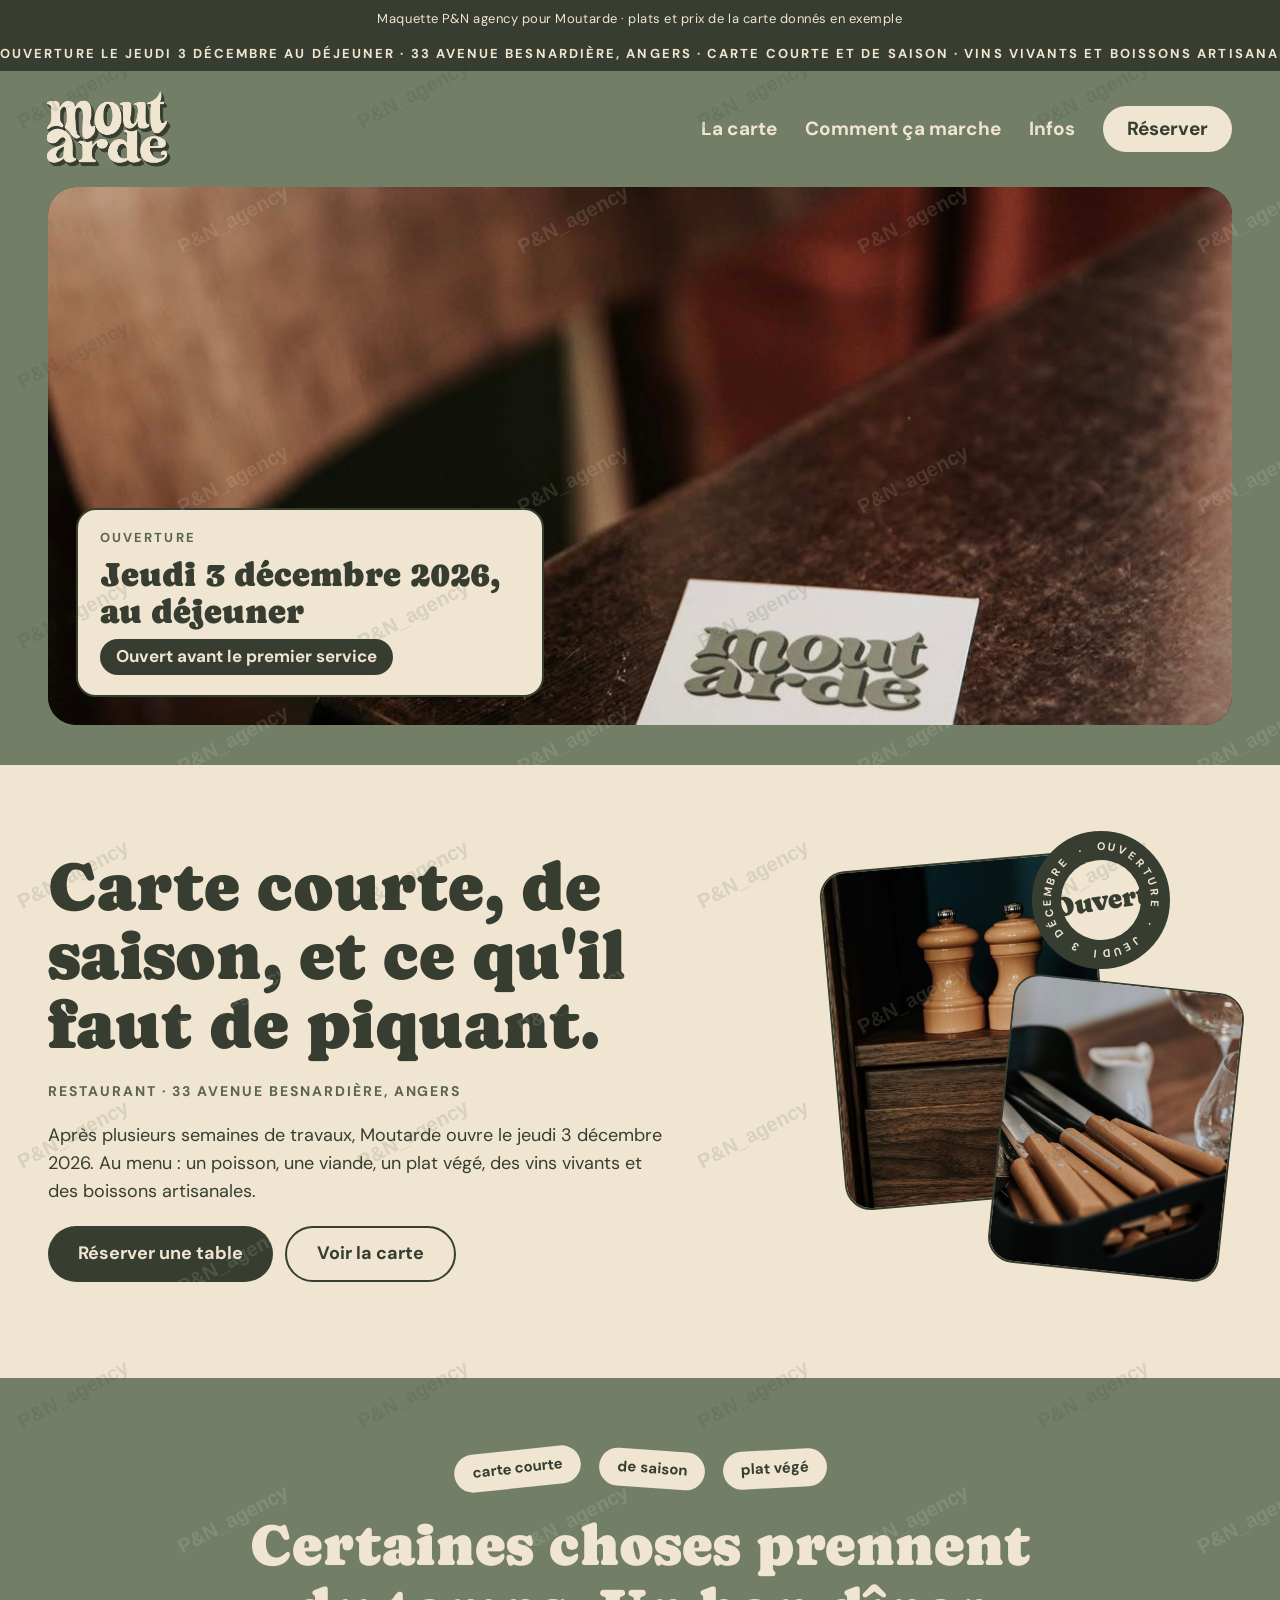
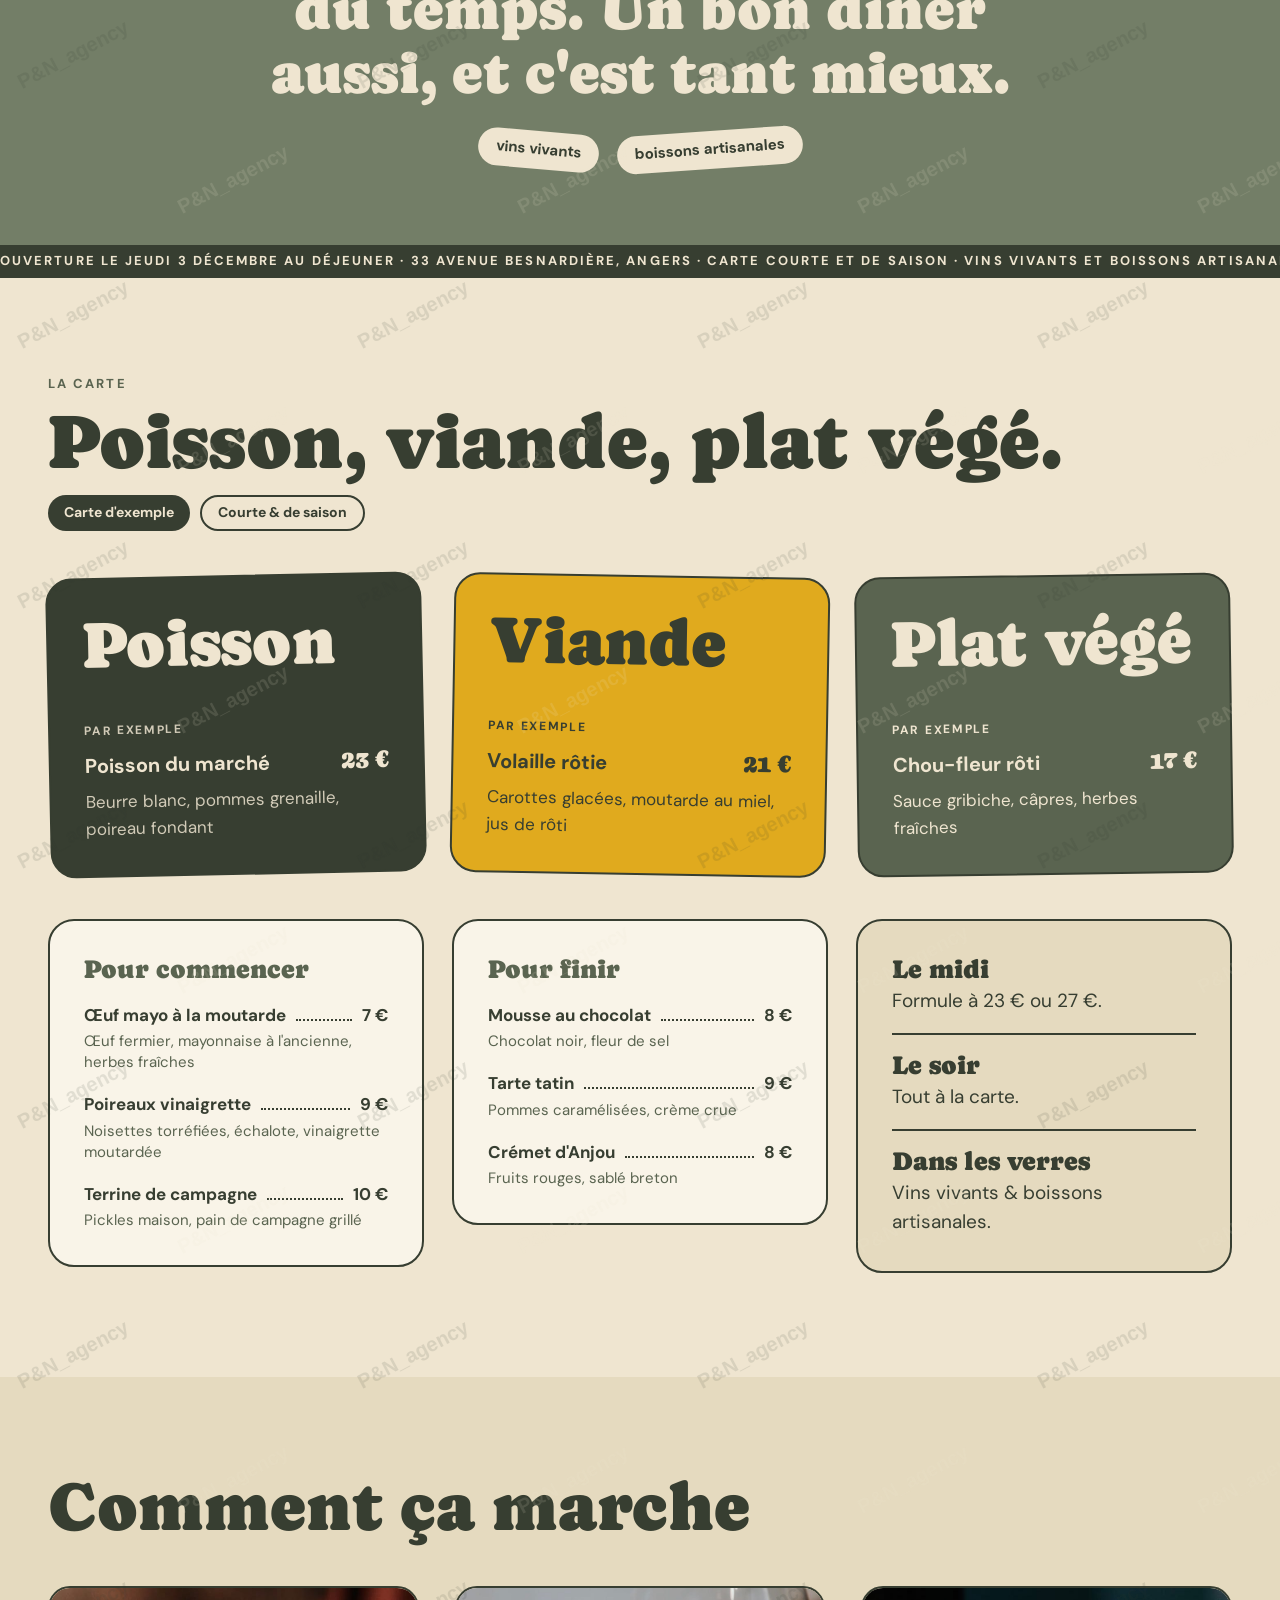
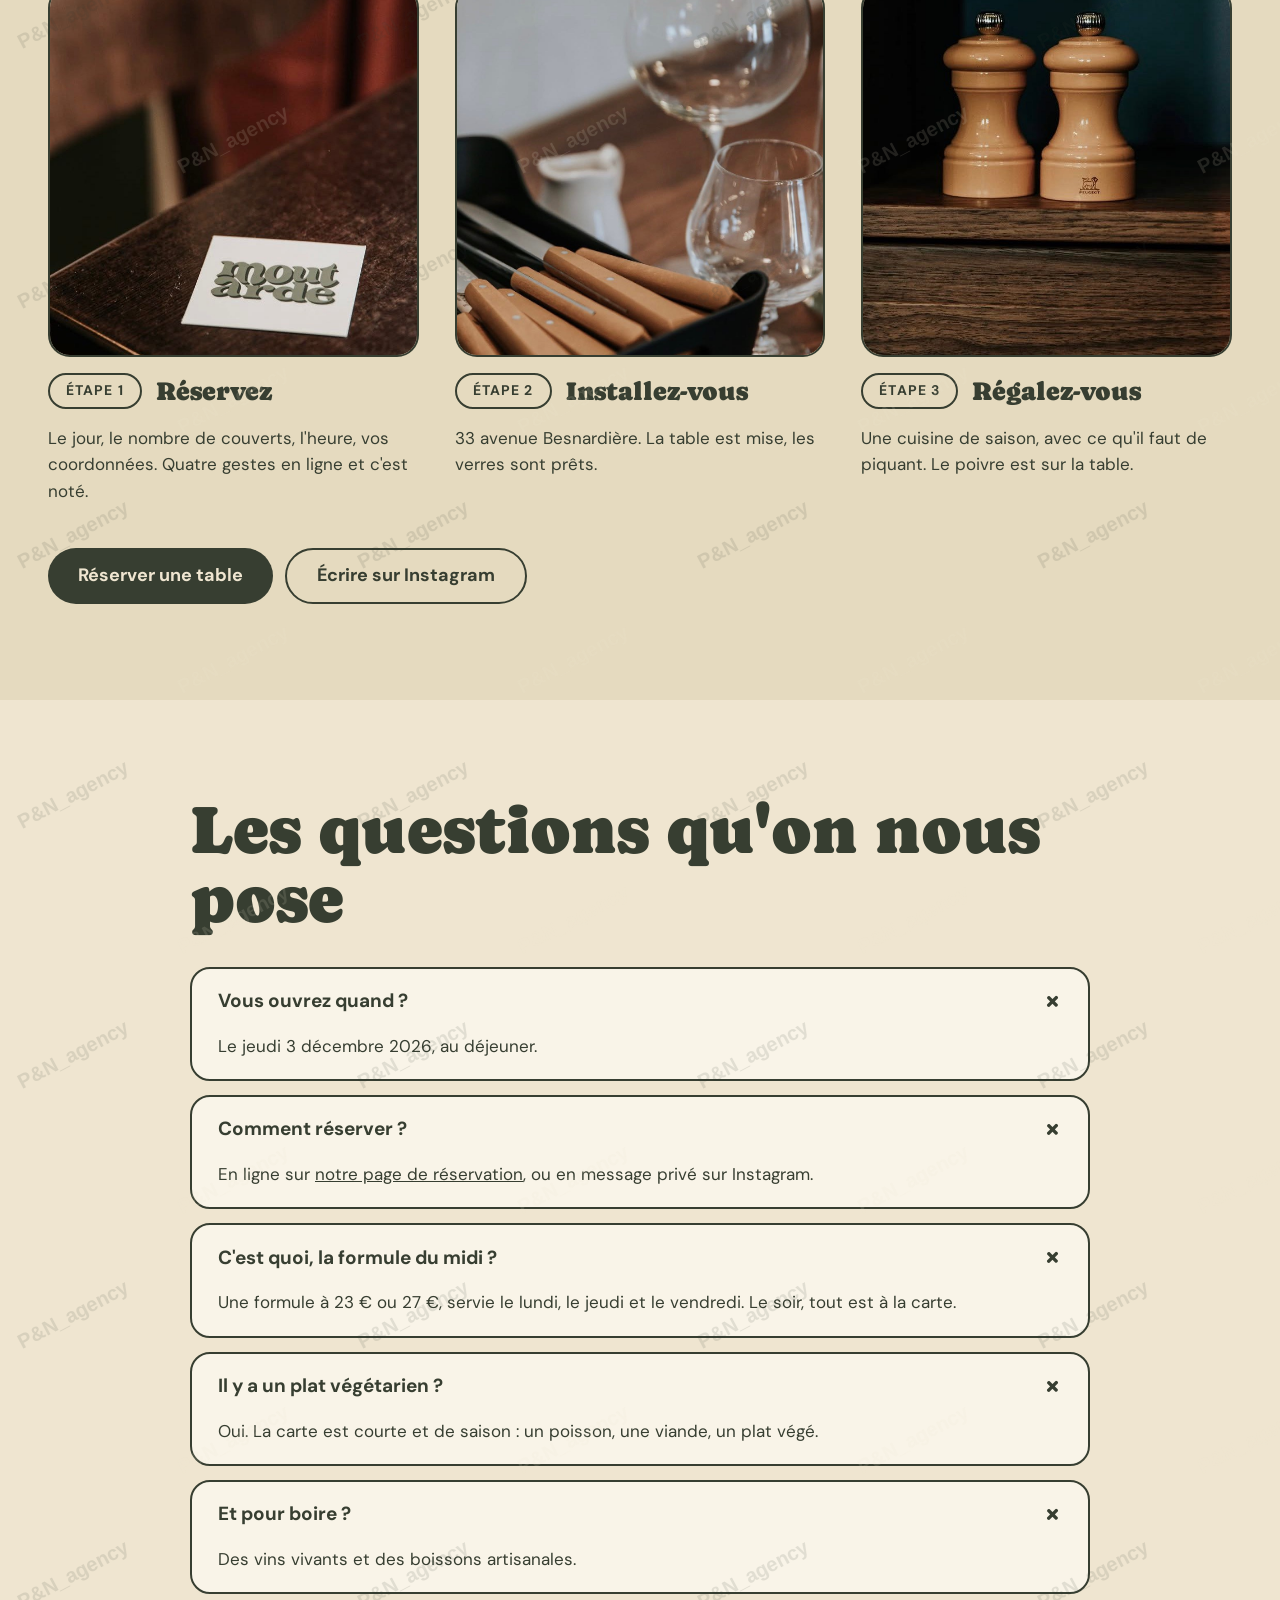
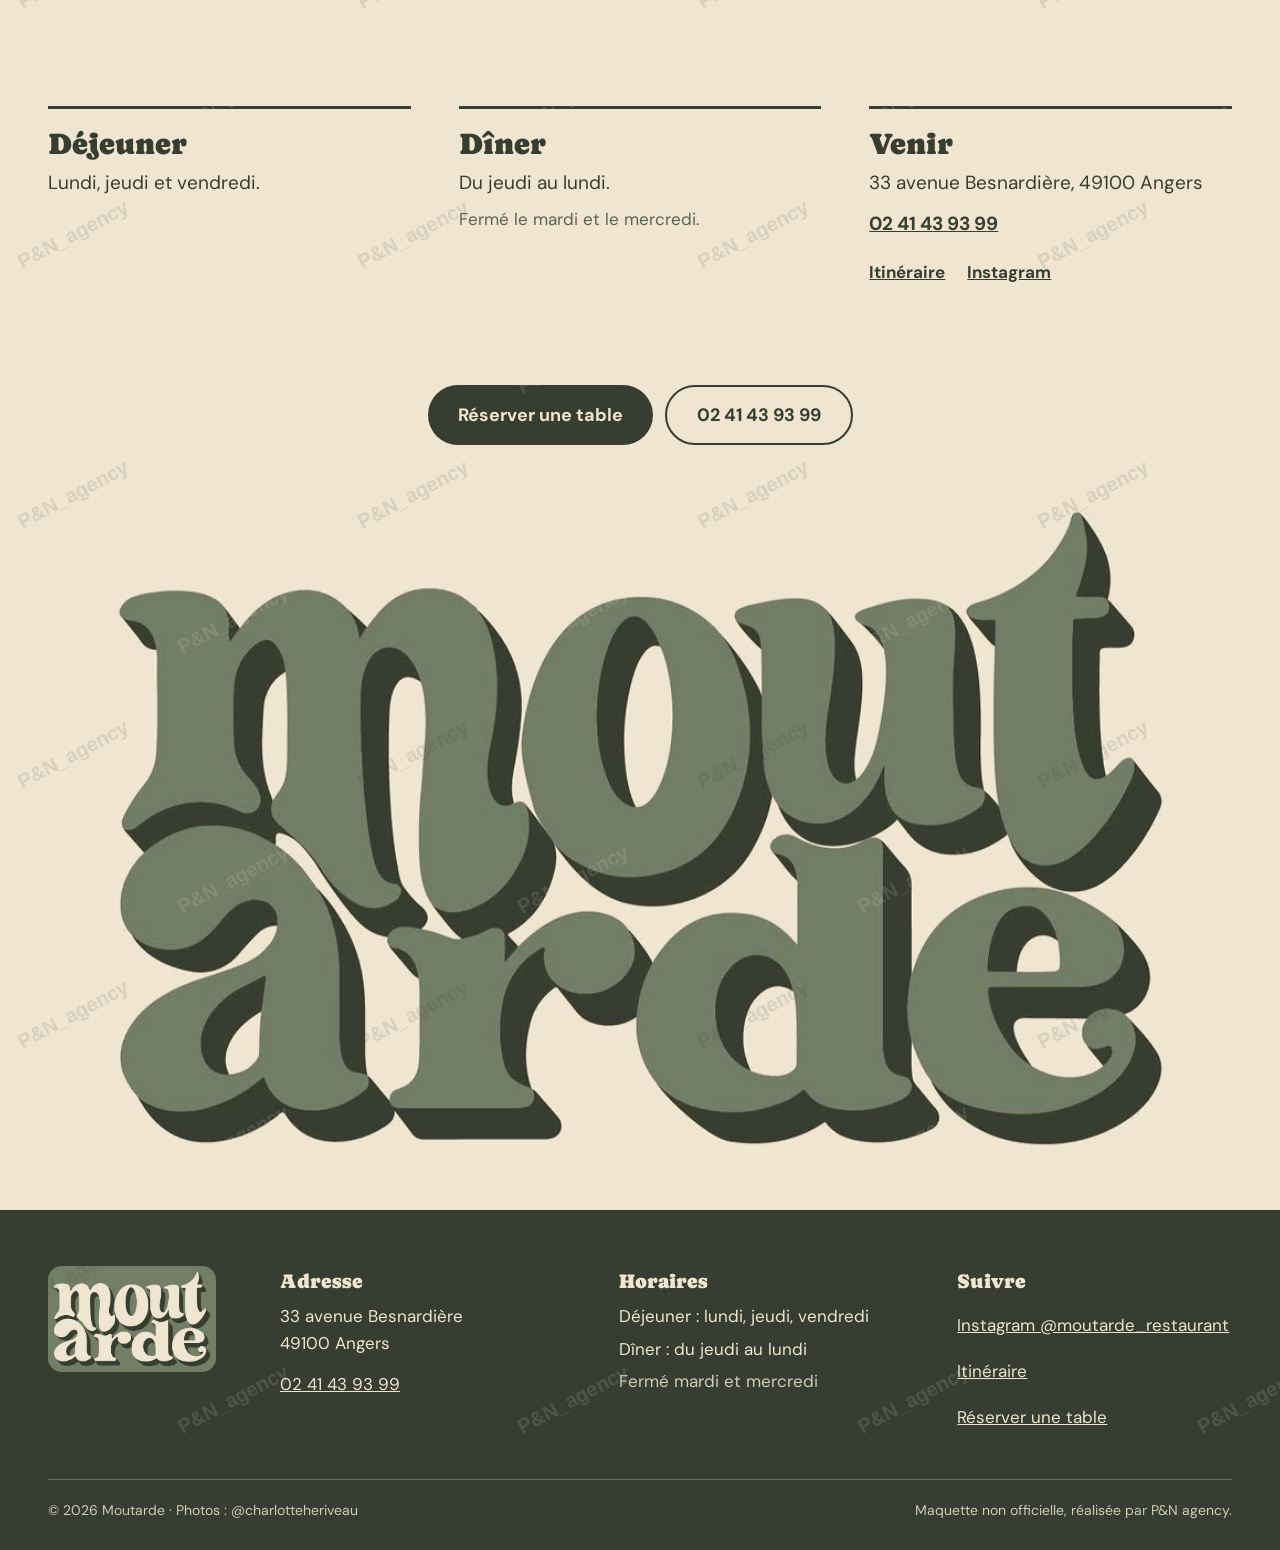
==== commit ad31dd49: "Espace manquante dans le compte à rebours Co-Authored-By: Claude Opus 5.5 <noreply@anthropic.com> Cl" ====
--- a/index.html
+++ b/index.html
@@ -52,7 +52,7 @@
 <div style="position: relative; margin: clamp(14px, 2.4vw, 28px); background: #EFE5D0; color: #373E31; border: 2px solid #373E31; border-radius: 20px; padding: 18px 22px 20px; display: flex; flex-direction: column; align-items: flex-start; gap: 8px; max-width: 420px">
 <span style="margin: 0; font-size: 13px; font-weight: 700; letter-spacing: 0.16em; text-transform: uppercase; color: #5A6450">Ouverture</span>
 <span style="font-family: 'Caprasimo', Georgia, serif; font-weight: 400; font-size: clamp(24px, 2.8vw, 34px); line-height: 1.1">Jeudi 3 décembre 2026, au déjeuner</span>
-<span style="display: inline-flex; align-items: center; min-height: 36px; padding: 0 16px; border-radius: 999px; background: #373E31; color: #EFE5D0; font-weight: 700"><span data-jour>J-10</span> avant le premier service</span>
+<span style="display: inline-flex; align-items: center; min-height: 36px; padding: 0 16px; border-radius: 999px; background: #373E31; color: #EFE5D0; font-weight: 700"><span data-jour>J-10</span>&nbsp;avant le premier service</span>
 </div>
 </div>
 </div>
@@ -183,7 +183,7 @@
 <div style="position: relative; flex: 1; margin: 12px; background: #EFE5D0; color: #373E31; border: 2px solid #373E31; border-radius: 18px; padding: 14px 16px 16px; display: flex; flex-direction: column; align-items: flex-start; gap: 8px">
 <span style="margin: 0; font-size: 13px; font-weight: 700; letter-spacing: 0.16em; text-transform: uppercase; font-size: 12px; color: #5A6450">Ouverture</span>
 <span style="font-family: 'Caprasimo', Georgia, serif; font-weight: 400; font-size: 24px; line-height: 1.1">Jeudi 3 décembre 2026, au déjeuner</span>
-<span style="display: inline-flex; align-items: center; min-height: 34px; padding: 0 14px; border-radius: 999px; background: #373E31; color: #EFE5D0; font-size: 15px; font-weight: 700"><span data-jour>J-10</span> avant le premier service</span>
+<span style="display: inline-flex; align-items: center; min-height: 34px; padding: 0 14px; border-radius: 999px; background: #373E31; color: #EFE5D0; font-size: 15px; font-weight: 700"><span data-jour>J-10</span>&nbsp;avant le premier service</span>
 </div>
 </div>
 </div>
